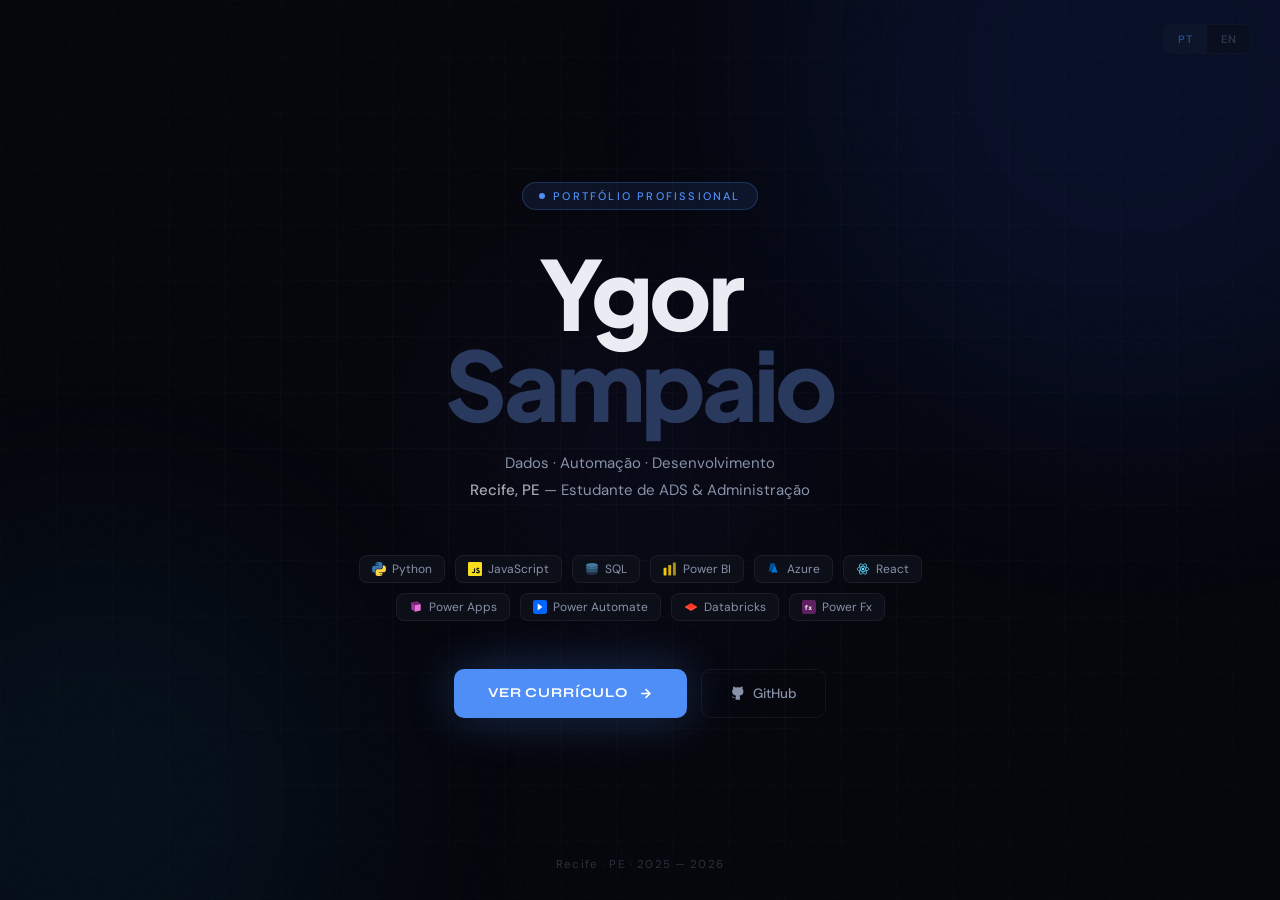
==== landing.html @ d1be3356 "Create landing.html" ====
<!DOCTYPE html>
<html lang="pt-br" data-lang="pt">
<head>
  <meta charset="UTF-8">
  <meta name="viewport" content="width=device-width, initial-scale=1.0">
  <title>Ygor Sampaio — Portfólio</title>
  <link href="https://fonts.googleapis.com/css2?family=Plus+Jakarta+Sans:wght@700;800&family=Syne:wght@400;700;800&family=DM+Sans:ital,wght@0,300;0,400;0,500;1,300&display=swap" rel="stylesheet">
  <style>
    *, *::before, *::after { box-sizing: border-box; margin: 0; padding: 0; }

    :root {
      --bg: #05060c;
      --surface: #0c0e18;
      --blue: #4f8ef7;
      --blue-dim: rgba(79,142,247,0.10);
      --blue-border: rgba(79,142,247,0.25);
      --text: #eaecf4;
      --muted: #5a6278;
      --muted2: #8892a8;
      --border: rgba(255,255,255,0.06);
    }

    html, body { height: 100%; }

    body {
      background: var(--bg);
      color: var(--text);
      font-family: 'DM Sans', sans-serif;
      min-height: 100vh;
      display: flex;
      flex-direction: column;
      align-items: center;
      justify-content: center;
      overflow: hidden;
      position: relative;
    }

    /* ── Noise overlay ── */
    body::after {
      content: '';
      position: fixed;
      inset: 0;
      background-image: url("data:image/svg+xml,%3Csvg viewBox='0 0 256 256' xmlns='http://www.w3.org/2000/svg'%3E%3Cfilter id='noise'%3E%3CfeTurbulence type='fractalNoise' baseFrequency='0.9' numOctaves='4' stitchTiles='stitch'/%3E%3C/filter%3E%3Crect width='100%25' height='100%25' filter='url(%23noise)' opacity='0.04'/%3E%3C/svg%3E");
      pointer-events: none;
      z-index: 1;
      opacity: 0.5;
    }

    /* ── Orbs ── */
    .orb {
      position: fixed;
      border-radius: 50%;
      filter: blur(110px);
      pointer-events: none;
      z-index: 0;
    }
    .orb-1 { width: 700px; height: 700px; background: #1d4ed8; opacity: 0.13; top: -280px; right: -200px; animation: drift1 14s ease-in-out infinite alternate; }
    .orb-2 { width: 500px; height: 500px; background: #0369a1; opacity: 0.10; bottom: -150px; left: -150px; animation: drift2 18s ease-in-out infinite alternate; }
    .orb-3 { width: 300px; height: 300px; background: #4f46e5; opacity: 0.07; top: 50%; left: 50%; transform: translate(-50%,-50%); animation: drift3 10s ease-in-out infinite alternate; }

    @keyframes drift1 { to { transform: translate(50px, 80px) scale(1.1); } }
    @keyframes drift2 { to { transform: translate(-40px, -50px) scale(1.05); } }
    @keyframes drift3 { to { transform: translate(-40%, -60%) scale(1.2); } }

    /* ── Grid ── */
    .grid {
      position: fixed; inset: 0; z-index: 0; pointer-events: none;
      background-image:
        linear-gradient(rgba(255,255,255,0.022) 1px, transparent 1px),
        linear-gradient(90deg, rgba(255,255,255,0.022) 1px, transparent 1px);
      background-size: 56px 56px;
      mask-image: radial-gradient(ellipse 80% 80% at 50% 50%, black, transparent);
    }

    /* ── Lang toggle ── */
    .lang-toggle {
      position: fixed;
      top: 24px;
      right: 28px;
      z-index: 100;
      display: flex;
      background: var(--surface);
      border: 1px solid var(--border);
      border-radius: 8px;
      overflow: hidden;
      opacity: 0;
      animation: fadeIn 0.5s 1s forwards;
    }
    .lang-btn {
      padding: 7px 14px;
      font-size: 11px;
      font-weight: 600;
      letter-spacing: 0.1em;
      text-transform: uppercase;
      color: var(--muted);
      background: transparent;
      border: none;
      cursor: pointer;
      transition: all 0.2s;
      font-family: 'DM Sans', sans-serif;
    }
    .lang-btn.active {
      background: var(--blue-dim);
      color: var(--blue);
    }
    .lang-btn:hover:not(.active) { color: var(--text); }

    /* ── Hero ── */
    .hero {
      position: relative;
      z-index: 10;
      text-align: center;
      padding: 40px 24px;
      max-width: 700px;
      width: 100%;
    }

    .eyebrow {
      display: inline-flex;
      align-items: center;
      gap: 8px;
      font-size: 11px;
      font-weight: 500;
      letter-spacing: 0.2em;
      text-transform: uppercase;
      color: var(--blue);
      border: 1px solid var(--blue-border);
      background: var(--blue-dim);
      padding: 6px 16px;
      border-radius: 100px;
      margin-bottom: 36px;
      opacity: 0;
      animation: fadeUp 0.6s 0.2s forwards;
    }
    .eyebrow-dot {
      width: 6px; height: 6px;
      border-radius: 50%;
      background: var(--blue);
      animation: pulse 2s infinite;
    }
    @keyframes pulse { 0%,100% { opacity: 1; } 50% { opacity: 0.3; } }

    h1 {
      font-family: 'Plus Jakarta Sans', sans-serif;
      font-size: clamp(3.2rem, 10vw, 6rem);
      font-weight: 800;
      line-height: 0.95;
      letter-spacing: -0.04em;
      margin-bottom: 10px;
      opacity: 0;
      animation: fadeUp 0.7s 0.35s forwards;
    }
    h1 .first { color: var(--text); display: block; }
    h1 .last {
      color: #2a3a5e;
      display: block;
    }

    .subtitle {
      font-size: 15px;
      color: var(--muted2);
      margin-top: 22px;
      margin-bottom: 52px;
      line-height: 1.75;
      opacity: 0;
      animation: fadeUp 0.7s 0.55s forwards;
    }
    .subtitle strong { color: rgba(234,236,244,0.7); font-weight: 500; }

    /* ── Tech icons strip ── */
    .tech-strip {
      display: flex;
      justify-content: center;
      gap: 10px;
      flex-wrap: wrap;
      margin-bottom: 48px;
      opacity: 0;
      animation: fadeUp 0.7s 0.7s forwards;
    }
    .tech-badge {
      display: flex;
      align-items: center;
      gap: 6px;
      padding: 5px 12px;
      background: var(--surface);
      border: 1px solid var(--border);
      border-radius: 8px;
      font-size: 12px;
      color: var(--muted2);
      transition: all 0.2s;
    }
    .tech-badge:hover {
      border-color: var(--blue-border);
      color: var(--text);
      background: var(--blue-dim);
    }
    .tech-badge svg { flex-shrink: 0; }

    /* ── CTA ── */
    .cta-wrap {
      display: flex;
      gap: 14px;
      justify-content: center;
      flex-wrap: wrap;
      opacity: 0;
      animation: fadeUp 0.7s 0.85s forwards;
    }

    .btn-primary {
      display: inline-flex;
      align-items: center;
      gap: 10px;
      padding: 15px 34px;
      background: var(--blue);
      color: #fff;
      text-decoration: none;
      font-family: 'Syne', sans-serif;
      font-weight: 700;
      font-size: 13.5px;
      letter-spacing: 0.06em;
      text-transform: uppercase;
      border-radius: 10px;
      transition: all 0.25s;
      box-shadow: 0 0 48px rgba(79,142,247,0.30), 0 2px 12px rgba(0,0,0,0.4);
      position: relative;
      overflow: hidden;
    }
    .btn-primary::after {
      content: '';
      position: absolute;
      inset: 0;
      background: linear-gradient(135deg, rgba(255,255,255,0.18) 0%, transparent 60%);
      opacity: 0;
      transition: opacity 0.25s;
    }
    .btn-primary:hover { transform: translateY(-3px); box-shadow: 0 8px 56px rgba(79,142,247,0.50), 0 4px 20px rgba(0,0,0,0.4); }
    .btn-primary:hover::after { opacity: 1; }
    .btn-primary .arrow { transition: transform 0.25s; }
    .btn-primary:hover .arrow { transform: translateX(4px); }

    .btn-secondary {
      display: inline-flex;
      align-items: center;
      gap: 8px;
      padding: 15px 28px;
      background: transparent;
      color: var(--muted2);
      text-decoration: none;
      font-family: 'DM Sans', sans-serif;
      font-weight: 500;
      font-size: 13.5px;
      border: 1px solid var(--border);
      border-radius: 10px;
      transition: all 0.25s;
    }
    .btn-secondary:hover { color: var(--text); border-color: rgba(255,255,255,0.15); background: rgba(255,255,255,0.04); }

    /* ── Footer ── */
    .footer {
      position: fixed;
      bottom: 28px;
      left: 50%;
      transform: translateX(-50%);
      font-size: 11.5px;
      color: var(--muted);
      letter-spacing: 0.1em;
      z-index: 10;
      opacity: 0;
      animation: fadeIn 1s 1.2s forwards;
      white-space: nowrap;
    }

    @keyframes fadeUp {
      from { opacity: 0; transform: translateY(22px); }
      to   { opacity: 1; transform: translateY(0); }
    }
    @keyframes fadeIn {
      from { opacity: 0; } to { opacity: 0.45; }
    }

    @media (max-width: 500px) {
      .tech-strip { gap: 7px; }
      .tech-badge { font-size: 11px; padding: 4px 10px; }
    }
  </style>
</head>
<body>
  <div class="orb orb-1"></div>
  <div class="orb orb-2"></div>
  <div class="orb orb-3"></div>
  <div class="grid"></div>

  <!-- Language toggle -->
  <div class="lang-toggle">
    <button class="lang-btn active" onclick="setLang('pt')">PT</button>
    <button class="lang-btn" onclick="setLang('en')">EN</button>
  </div>

  <section class="hero">
    <div class="eyebrow">
      <span class="eyebrow-dot"></span>
      <span data-pt="Portfólio Profissional" data-en="Professional Portfolio">Portfólio Profissional</span>
    </div>

    <h1>
      <span class="first">Ygor</span>
      <span class="last">Sampaio</span>
    </h1>

    <p class="subtitle">
      <span data-pt="Dados · Automação · Desenvolvimento" data-en="Data · Automation · Development">Dados · Automação · Desenvolvimento</span><br>
      <strong>Recife, PE</strong> — <span data-pt="Estudante de ADS &amp; Administração" data-en="ADS &amp; Business Administration Student">Estudante de ADS &amp; Administração</span>
    </p>

    <!-- Tech icons strip -->
    <div class="tech-strip">
      <!-- Python -->
      <div class="tech-badge">
        <svg width="14" height="14" viewBox="0 0 24 24" fill="none">
          <path d="M11.914 0C5.82 0 6.2 2.656 6.2 2.656l.007 2.752h5.814v.826H3.89S0 5.789 0 11.969c0 6.18 3.403 5.962 3.403 5.962h2.034v-2.867s-.11-3.41 3.35-3.41h5.77s3.24.052 3.24-3.13V3.19S18.326 0 11.914 0zm-3.2 1.838a1.036 1.036 0 110 2.072 1.036 1.036 0 010-2.072z" fill="#3776ab"/>
          <path d="M12.086 24c6.094 0 5.714-2.656 5.714-2.656l-.007-2.752H12v-.826h8.11S24 18.211 24 12.031c0-6.18-3.403-5.962-3.403-5.962h-2.034v2.867s.11 3.41-3.35 3.41h-5.77s-3.24-.052-3.24 3.13v5.334S5.674 24 12.086 24zm3.2-1.838a1.036 1.036 0 110-2.072 1.036 1.036 0 010 2.072z" fill="#ffd343"/>
        </svg>
        Python
      </div>
      <!-- JavaScript -->
      <div class="tech-badge">
        <svg width="14" height="14" viewBox="0 0 24 24" fill="none">
          <rect width="24" height="24" rx="2" fill="#f7df1e"/>
          <path d="M6.5 17.5l1.5-1c.3.5.6.9 1.2.9.6 0 1-.3 1-1.2V11h2v5.2c0 2-1.2 2.9-2.9 2.9-1.6 0-2.5-.8-3-1.8l1.2-.8zm7.5-.2l1.5-.9c.4.7.9 1.2 1.8 1.2.8 0 1.2-.4 1.2-.9 0-.6-.5-.8-1.4-1.2l-.5-.2c-1.4-.6-2.3-1.3-2.3-2.8 0-1.4 1.1-2.5 2.7-2.5 1.2 0 2 .4 2.6 1.5l-1.4.9c-.3-.6-.6-.8-1.2-.8-.5 0-.9.3-.9.8 0 .6.4.8 1.2 1.2l.5.2c1.6.7 2.5 1.4 2.5 3 0 1.7-1.4 2.6-3.2 2.6-1.8 0-2.9-.9-3.5-2z" fill="#000"/>
        </svg>
        JavaScript
      </div>
      <!-- SQL -->
      <div class="tech-badge">
        <svg width="14" height="14" viewBox="0 0 24 24" fill="none">
          <ellipse cx="12" cy="5" rx="10" ry="3.5" fill="#4479a1"/>
          <path d="M2 5v4.5C2 11.4 6.5 13 12 13s10-1.6 10-3.5V5" fill="#4479a1" opacity=".7"/>
          <path d="M2 9.5V14C2 15.9 6.5 17.5 12 17.5S22 15.9 22 14V9.5" fill="#4479a1" opacity=".5"/>
          <path d="M2 14V18.5C2 20.4 6.5 22 12 22s10-1.6 10-3.5V14" fill="#4479a1" opacity=".35"/>
        </svg>
        SQL
      </div>
      <!-- Power BI -->
      <div class="tech-badge">
        <svg width="14" height="14" viewBox="0 0 24 24" fill="none">
          <rect x="1" y="10" width="5" height="13" rx="1" fill="#f2c811"/>
          <rect x="9" y="5" width="5" height="18" rx="1" fill="#f2c811" opacity=".85"/>
          <rect x="17" y="1" width="5" height="22" rx="1" fill="#f2c811" opacity=".7"/>
        </svg>
        Power BI
      </div>
      <!-- Azure -->
      <div class="tech-badge">
        <svg width="14" height="14" viewBox="0 0 24 24" fill="none">
          <path d="M13.05 4.24L6.56 18.05l11.44.01L13.05 4.24z" fill="#0078d4"/>
          <path d="M13.05 4.24L7.76 14.01l-5.2 3.12 3.5-14.89h7z" fill="#0050a0"/>
        </svg>
        Azure
      </div>
      <!-- React -->
      <div class="tech-badge">
        <svg width="14" height="14" viewBox="0 0 24 24" fill="none">
          <circle cx="12" cy="12" r="2.2" fill="#61dafb"/>
          <ellipse cx="12" cy="12" rx="10" ry="4" stroke="#61dafb" stroke-width="1.2" fill="none"/>
          <ellipse cx="12" cy="12" rx="10" ry="4" stroke="#61dafb" stroke-width="1.2" fill="none" transform="rotate(60 12 12)"/>
          <ellipse cx="12" cy="12" rx="10" ry="4" stroke="#61dafb" stroke-width="1.2" fill="none" transform="rotate(120 12 12)"/>
        </svg>
        React
      </div>
      <!-- Power Apps -->
      <div class="tech-badge">
               <svg width="14" height="14" viewBox="0 0 24 24">
  <polygon points="4,4 14,2 20,7 10,9" fill="#742774"/>
  <polygon points="4,4 10,9 10,20 4,16" fill="#A437A0"/>
  <polygon points="10,9 20,7 20,18 10,20" fill="#E872D9"/>
</svg>
          <rect width="24" height="24" rx="4" fill="#742774"/>
          <path d="M7 8h6l-4 8H7z" fill="#fff" opacity=".9"/>
          <path d="M11 8h6l-4 8h-6z" fill="#fff" opacity=".6"/>
        </svg>
        Power Apps
      </div>
      <!-- Power Automate -->
      <div class="tech-badge">
        <svg width="14" height="14" viewBox="0 0 24 24" fill="none">
          <rect width="24" height="24" rx="4" fill="#0066ff"/>
          <path d="M8 6l8 6-8 6V6z" fill="#fff"/>
        </svg>
        Power Automate
      </div>
      <!-- Databricks -->
      <div class="tech-badge">
        <svg width="14" height="14" viewBox="0 0 24 24" fill="none">
          <path d="M2 13l10 6 10-6v-2L12 5 2 11v2z" fill="#ff3621"/>
          <path d="M2 11l10 6 10-6" fill="none" stroke="#fff" stroke-width="0.8" opacity=".4"/>
        </svg>
        Databricks
      </div>
      <!-- PowerFX -->
      <div class="tech-badge">
        <svg width="14" height="14" viewBox="0 0 24 24" fill="none">
          <rect width="24" height="24" rx="4" fill="#742774" opacity=".8"/>
          <text x="4" y="17" font-family="monospace" font-size="11" fill="#fff" font-weight="bold">fx</text>
        </svg>
        Power Fx
      </div>
    </div>

    <div class="cta-wrap">
      <a href="index.html" class="btn-primary">
        <span data-pt="Ver Currículo" data-en="View Resume">Ver Currículo</span>
        <svg class="arrow" width="15" height="15" viewBox="0 0 24 24" fill="none" stroke="currentColor" stroke-width="2.5"><path d="M5 12h14M12 5l7 7-7 7"/></svg>
      </a>
      <a href="https://github.com/ygorsampaio" target="_blank" class="btn-secondary">
        <svg width="15" height="15" viewBox="0 0 24 24" fill="currentColor"><path d="M9 19c-5 1.5-5-2.5-7-3m14 6v-3.87a3.37 3.37 0 00-.94-2.61c3.14-.35 6.44-1.54 6.44-7A5.44 5.44 0 0020 4.77 5.07 5.07 0 0019.91 1S18.73.65 16 2.48a13.38 13.38 0 00-7 0C6.27.65 5.09 1 5.09 1A5.07 5.07 0 005 4.77a5.44 5.44 0 00-1.5 3.78c0 5.42 3.3 6.61 6.44 7A3.37 3.37 0 009 18.13V22"/></svg>
        GitHub
      </a>
    </div>
  </section>

  <div class="footer">Recife · PE · 2025 — 2026</div>

  <script>
    function setLang(lang) {
      document.querySelectorAll('.lang-btn').forEach(b => b.classList.toggle('active', b.textContent.toLowerCase() === lang));
      document.querySelectorAll('[data-pt]').forEach(el => {
        el.innerHTML = el.getAttribute('data-' + lang);
      });
      document.documentElement.setAttribute('lang', lang === 'pt' ? 'pt-br' : 'en');
    }
  </script>
</body>
</html>
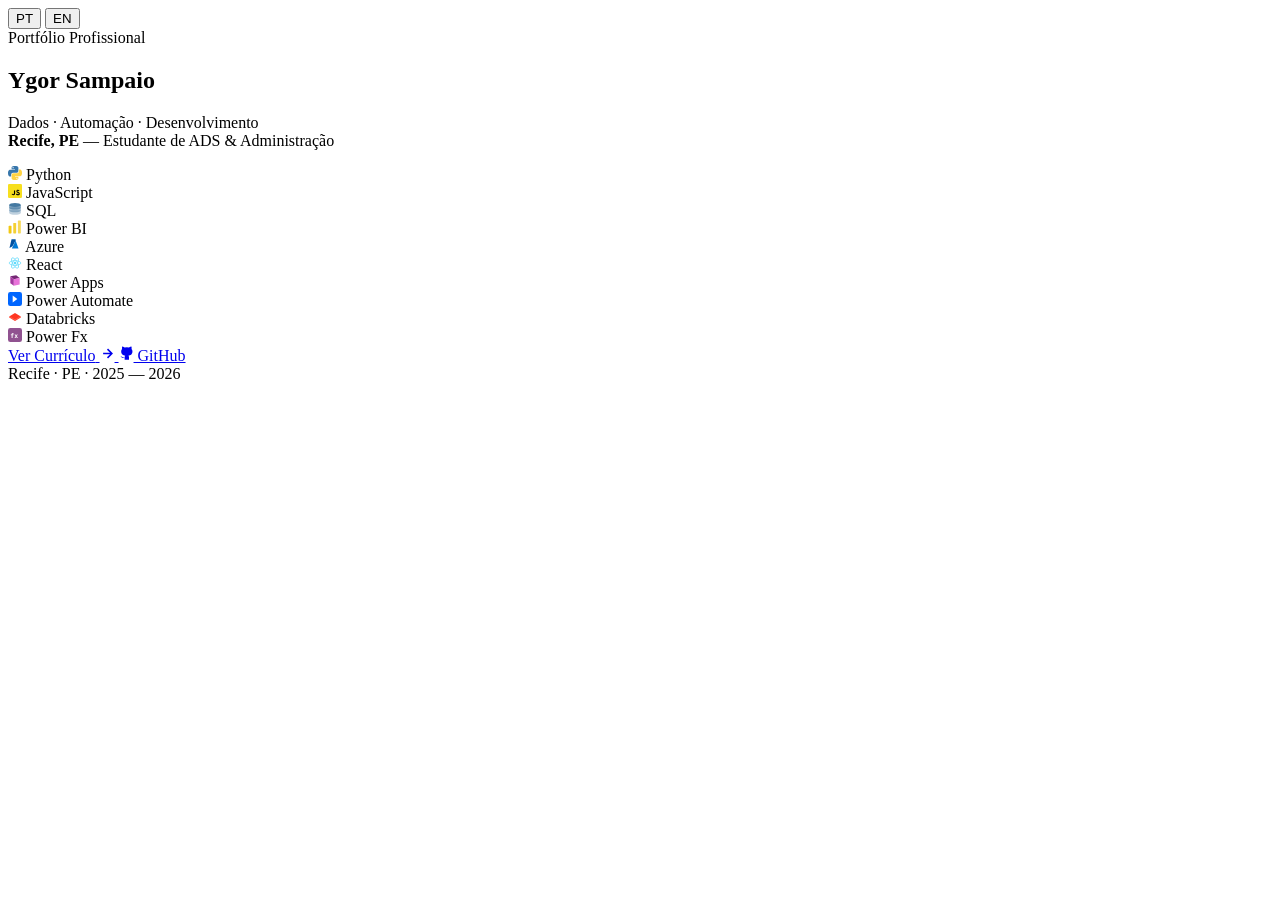
==== commit 722d4d5a: "Update landing.html" ====
--- a/landing.html
+++ b/landing.html
@@ -5,284 +5,8 @@
   <meta name="viewport" content="width=device-width, initial-scale=1.0">
   <title>Ygor Sampaio — Portfólio</title>
   <link href="https://fonts.googleapis.com/css2?family=Plus+Jakarta+Sans:wght@700;800&family=Syne:wght@400;700;800&family=DM+Sans:ital,wght@0,300;0,400;0,500;1,300&display=swap" rel="stylesheet">
-  <style>
-    *, *::before, *::after { box-sizing: border-box; margin: 0; padding: 0; }
-
-    :root {
-      --bg: #05060c;
-      --surface: #0c0e18;
-      --blue: #4f8ef7;
-      --blue-dim: rgba(79,142,247,0.10);
-      --blue-border: rgba(79,142,247,0.25);
-      --text: #eaecf4;
-      --muted: #5a6278;
-      --muted2: #8892a8;
-      --border: rgba(255,255,255,0.06);
-    }
-
-    html, body { height: 100%; }
-
-    body {
-      background: var(--bg);
-      color: var(--text);
-      font-family: 'DM Sans', sans-serif;
-      min-height: 100vh;
-      display: flex;
-      flex-direction: column;
-      align-items: center;
-      justify-content: center;
-      overflow: hidden;
-      position: relative;
-    }
-
-    /* ── Noise overlay ── */
-    body::after {
-      content: '';
-      position: fixed;
-      inset: 0;
-      background-image: url("data:image/svg+xml,%3Csvg viewBox='0 0 256 256' xmlns='http://www.w3.org/2000/svg'%3E%3Cfilter id='noise'%3E%3CfeTurbulence type='fractalNoise' baseFrequency='0.9' numOctaves='4' stitchTiles='stitch'/%3E%3C/filter%3E%3Crect width='100%25' height='100%25' filter='url(%23noise)' opacity='0.04'/%3E%3C/svg%3E");
-      pointer-events: none;
-      z-index: 1;
-      opacity: 0.5;
-    }
-
-    /* ── Orbs ── */
-    .orb {
-      position: fixed;
-      border-radius: 50%;
-      filter: blur(110px);
-      pointer-events: none;
-      z-index: 0;
-    }
-    .orb-1 { width: 700px; height: 700px; background: #1d4ed8; opacity: 0.13; top: -280px; right: -200px; animation: drift1 14s ease-in-out infinite alternate; }
-    .orb-2 { width: 500px; height: 500px; background: #0369a1; opacity: 0.10; bottom: -150px; left: -150px; animation: drift2 18s ease-in-out infinite alternate; }
-    .orb-3 { width: 300px; height: 300px; background: #4f46e5; opacity: 0.07; top: 50%; left: 50%; transform: translate(-50%,-50%); animation: drift3 10s ease-in-out infinite alternate; }
-
-    @keyframes drift1 { to { transform: translate(50px, 80px) scale(1.1); } }
-    @keyframes drift2 { to { transform: translate(-40px, -50px) scale(1.05); } }
-    @keyframes drift3 { to { transform: translate(-40%, -60%) scale(1.2); } }
-
-    /* ── Grid ── */
-    .grid {
-      position: fixed; inset: 0; z-index: 0; pointer-events: none;
-      background-image:
-        linear-gradient(rgba(255,255,255,0.022) 1px, transparent 1px),
-        linear-gradient(90deg, rgba(255,255,255,0.022) 1px, transparent 1px);
-      background-size: 56px 56px;
-      mask-image: radial-gradient(ellipse 80% 80% at 50% 50%, black, transparent);
-    }
-
-    /* ── Lang toggle ── */
-    .lang-toggle {
-      position: fixed;
-      top: 24px;
-      right: 28px;
-      z-index: 100;
-      display: flex;
-      background: var(--surface);
-      border: 1px solid var(--border);
-      border-radius: 8px;
-      overflow: hidden;
-      opacity: 0;
-      animation: fadeIn 0.5s 1s forwards;
-    }
-    .lang-btn {
-      padding: 7px 14px;
-      font-size: 11px;
-      font-weight: 600;
-      letter-spacing: 0.1em;
-      text-transform: uppercase;
-      color: var(--muted);
-      background: transparent;
-      border: none;
-      cursor: pointer;
-      transition: all 0.2s;
-      font-family: 'DM Sans', sans-serif;
-    }
-    .lang-btn.active {
-      background: var(--blue-dim);
-      color: var(--blue);
-    }
-    .lang-btn:hover:not(.active) { color: var(--text); }
-
-    /* ── Hero ── */
-    .hero {
-      position: relative;
-      z-index: 10;
-      text-align: center;
-      padding: 40px 24px;
-      max-width: 700px;
-      width: 100%;
-    }
-
-    .eyebrow {
-      display: inline-flex;
-      align-items: center;
-      gap: 8px;
-      font-size: 11px;
-      font-weight: 500;
-      letter-spacing: 0.2em;
-      text-transform: uppercase;
-      color: var(--blue);
-      border: 1px solid var(--blue-border);
-      background: var(--blue-dim);
-      padding: 6px 16px;
-      border-radius: 100px;
-      margin-bottom: 36px;
-      opacity: 0;
-      animation: fadeUp 0.6s 0.2s forwards;
-    }
-    .eyebrow-dot {
-      width: 6px; height: 6px;
-      border-radius: 50%;
-      background: var(--blue);
-      animation: pulse 2s infinite;
-    }
-    @keyframes pulse { 0%,100% { opacity: 1; } 50% { opacity: 0.3; } }
-
-    h1 {
-      font-family: 'Plus Jakarta Sans', sans-serif;
-      font-size: clamp(3.2rem, 10vw, 6rem);
-      font-weight: 800;
-      line-height: 0.95;
-      letter-spacing: -0.04em;
-      margin-bottom: 10px;
-      opacity: 0;
-      animation: fadeUp 0.7s 0.35s forwards;
-    }
-    h1 .first { color: var(--text); display: block; }
-    h1 .last {
-      color: #2a3a5e;
-      display: block;
-    }
-
-    .subtitle {
-      font-size: 15px;
-      color: var(--muted2);
-      margin-top: 22px;
-      margin-bottom: 52px;
-      line-height: 1.75;
-      opacity: 0;
-      animation: fadeUp 0.7s 0.55s forwards;
-    }
-    .subtitle strong { color: rgba(234,236,244,0.7); font-weight: 500; }
-
-    /* ── Tech icons strip ── */
-    .tech-strip {
-      display: flex;
-      justify-content: center;
-      gap: 10px;
-      flex-wrap: wrap;
-      margin-bottom: 48px;
-      opacity: 0;
-      animation: fadeUp 0.7s 0.7s forwards;
-    }
-    .tech-badge {
-      display: flex;
-      align-items: center;
-      gap: 6px;
-      padding: 5px 12px;
-      background: var(--surface);
-      border: 1px solid var(--border);
-      border-radius: 8px;
-      font-size: 12px;
-      color: var(--muted2);
-      transition: all 0.2s;
-    }
-    .tech-badge:hover {
-      border-color: var(--blue-border);
-      color: var(--text);
-      background: var(--blue-dim);
-    }
-    .tech-badge svg { flex-shrink: 0; }
-
-    /* ── CTA ── */
-    .cta-wrap {
-      display: flex;
-      gap: 14px;
-      justify-content: center;
-      flex-wrap: wrap;
-      opacity: 0;
-      animation: fadeUp 0.7s 0.85s forwards;
-    }
-
-    .btn-primary {
-      display: inline-flex;
-      align-items: center;
-      gap: 10px;
-      padding: 15px 34px;
-      background: var(--blue);
-      color: #fff;
-      text-decoration: none;
-      font-family: 'Syne', sans-serif;
-      font-weight: 700;
-      font-size: 13.5px;
-      letter-spacing: 0.06em;
-      text-transform: uppercase;
-      border-radius: 10px;
-      transition: all 0.25s;
-      box-shadow: 0 0 48px rgba(79,142,247,0.30), 0 2px 12px rgba(0,0,0,0.4);
-      position: relative;
-      overflow: hidden;
-    }
-    .btn-primary::after {
-      content: '';
-      position: absolute;
-      inset: 0;
-      background: linear-gradient(135deg, rgba(255,255,255,0.18) 0%, transparent 60%);
-      opacity: 0;
-      transition: opacity 0.25s;
-    }
-    .btn-primary:hover { transform: translateY(-3px); box-shadow: 0 8px 56px rgba(79,142,247,0.50), 0 4px 20px rgba(0,0,0,0.4); }
-    .btn-primary:hover::after { opacity: 1; }
-    .btn-primary .arrow { transition: transform 0.25s; }
-    .btn-primary:hover .arrow { transform: translateX(4px); }
-
-    .btn-secondary {
-      display: inline-flex;
-      align-items: center;
-      gap: 8px;
-      padding: 15px 28px;
-      background: transparent;
-      color: var(--muted2);
-      text-decoration: none;
-      font-family: 'DM Sans', sans-serif;
-      font-weight: 500;
-      font-size: 13.5px;
-      border: 1px solid var(--border);
-      border-radius: 10px;
-      transition: all 0.25s;
-    }
-    .btn-secondary:hover { color: var(--text); border-color: rgba(255,255,255,0.15); background: rgba(255,255,255,0.04); }
-
-    /* ── Footer ── */
-    .footer {
-      position: fixed;
-      bottom: 28px;
-      left: 50%;
-      transform: translateX(-50%);
-      font-size: 11.5px;
-      color: var(--muted);
-      letter-spacing: 0.1em;
-      z-index: 10;
-      opacity: 0;
-      animation: fadeIn 1s 1.2s forwards;
-      white-space: nowrap;
-    }
-
-    @keyframes fadeUp {
-      from { opacity: 0; transform: translateY(22px); }
-      to   { opacity: 1; transform: translateY(0); }
-    }
-    @keyframes fadeIn {
-      from { opacity: 0; } to { opacity: 0.45; }
-    }
-
-    @media (max-width: 500px) {
-      .tech-strip { gap: 7px; }
-      .tech-badge { font-size: 11px; padding: 4px 10px; }
-    }
-  </style>
+  <!-- Vinculação do arquivo CSS externo -->
+  <link rel="stylesheet" href="landing.css">
 </head>
 <body>
   <div class="orb orb-1"></div>
@@ -367,16 +91,12 @@
         </svg>
         React
       </div>
-      <!-- Power Apps -->
+      <!-- Power Apps (Corrigido o erro de sintaxe original do SVG) -->
       <div class="tech-badge">
-               <svg width="14" height="14" viewBox="0 0 24 24">
-  <polygon points="4,4 14,2 20,7 10,9" fill="#742774"/>
-  <polygon points="4,4 10,9 10,20 4,16" fill="#A437A0"/>
-  <polygon points="10,9 20,7 20,18 10,20" fill="#E872D9"/>
-</svg>
-          <rect width="24" height="24" rx="4" fill="#742774"/>
-          <path d="M7 8h6l-4 8H7z" fill="#fff" opacity=".9"/>
-          <path d="M11 8h6l-4 8h-6z" fill="#fff" opacity=".6"/>
+        <svg width="14" height="14" viewBox="0 0 24 24">
+          <polygon points="4,4 14,2 20,7 10,9" fill="#742774"/>
+          <polygon points="4,4 10,9 10,20 4,16" fill="#A437A0"/>
+          <polygon points="10,9 20,7 20,18 10,20" fill="#E872D9"/>
         </svg>
         Power Apps
       </div>
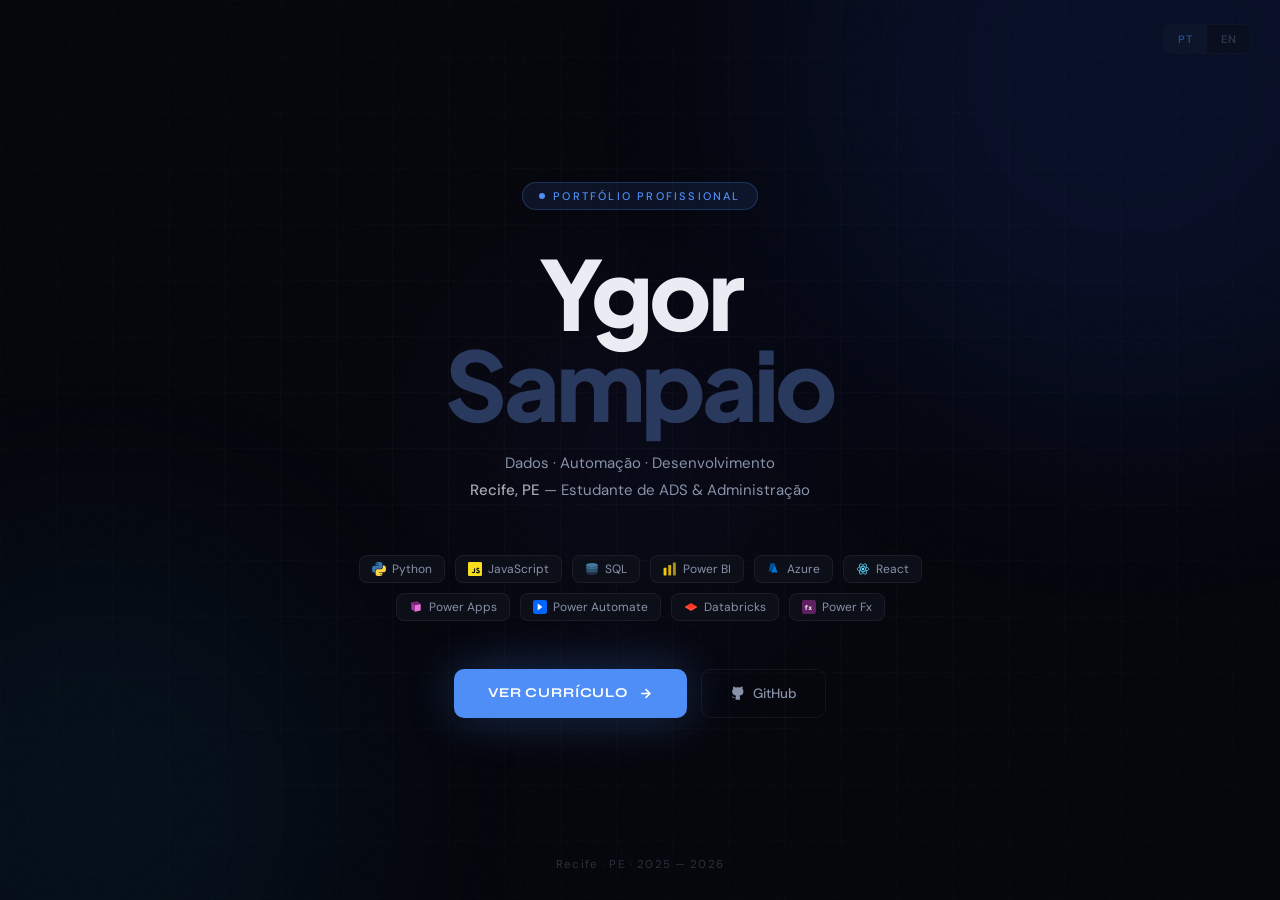
==== commit c2e682e1: "Update landing.html" ====
--- a/landing.html
+++ b/landing.html
@@ -127,7 +127,7 @@
     </div>
 
     <div class="cta-wrap">
-      <a href="index.html" class="btn-primary">
+      <a href="script.html" class="btn-primary">
         <span data-pt="Ver Currículo" data-en="View Resume">Ver Currículo</span>
         <svg class="arrow" width="15" height="15" viewBox="0 0 24 24" fill="none" stroke="currentColor" stroke-width="2.5"><path d="M5 12h14M12 5l7 7-7 7"/></svg>
       </a>
--- a/landing.css
+++ b/landing.css
@@ -0,0 +1,277 @@
+*, *::before, *::after { box-sizing: border-box; margin: 0; padding: 0; }
+
+:root {
+  --bg: #05060c;
+  --surface: #0c0e18;
+  --blue: #4f8ef7;
+  --blue-dim: rgba(79,142,247,0.10);
+  --blue-border: rgba(79,142,247,0.25);
+  --text: #eaecf4;
+  --muted: #5a6278;
+  --muted2: #8892a8;
+  --border: rgba(255,255,255,0.06);
+}
+
+html, body { height: 100%; }
+
+body {
+  background: var(--bg);
+  color: var(--text);
+  font-family: 'DM Sans', sans-serif;
+  min-height: 100vh;
+  display: flex;
+  flex-direction: column;
+  align-items: center;
+  justify-content: center;
+  overflow: hidden;
+  position: relative;
+}
+
+/* ── Noise overlay ── */
+body::after {
+  content: '';
+  position: fixed;
+  inset: 0;
+  background-image: url("data:image/svg+xml,%3Csvg viewBox='0 0 256 256' xmlns='http://www.w3.org/2000/svg'%3E%3Cfilter id='noise'%3E%3CfeTurbulence type='fractalNoise' baseFrequency='0.9' numOctaves='4' stitchTiles='stitch'/%3E%3C/filter%3E%3Crect width='100%25' height='100%25' filter='url(%23noise)' opacity='0.04'/%3E%3C/svg%3E");
+  pointer-events: none;
+  z-index: 1;
+  opacity: 0.5;
+}
+
+/* ── Orbs ── */
+.orb {
+  position: fixed;
+  border-radius: 50%;
+  filter: blur(110px);
+  pointer-events: none;
+  z-index: 0;
+}
+.orb-1 { width: 700px; height: 700px; background: #1d4ed8; opacity: 0.13; top: -280px; right: -200px; animation: drift1 14s ease-in-out infinite alternate; }
+.orb-2 { width: 500px; height: 500px; background: #0369a1; opacity: 0.10; bottom: -150px; left: -150px; animation: drift2 18s ease-in-out infinite alternate; }
+.orb-3 { width: 300px; height: 300px; background: #4f46e5; opacity: 0.07; top: 50%; left: 50%; transform: translate(-50%,-50%); animation: drift3 10s ease-in-out infinite alternate; }
+
+@keyframes drift1 { to { transform: translate(50px, 80px) scale(1.1); } }
+@keyframes drift2 { to { transform: translate(-40px, -50px) scale(1.05); } }
+@keyframes drift3 { to { transform: translate(-40%, -60%) scale(1.2); } }
+
+/* ── Grid ── */
+.grid {
+  position: fixed; inset: 0; z-index: 0; pointer-events: none;
+  background-image:
+    linear-gradient(rgba(255,255,255,0.022) 1px, transparent 1px),
+    linear-gradient(90deg, rgba(255,255,255,0.022) 1px, transparent 1px);
+  background-size: 56px 56px;
+  mask-image: radial-gradient(ellipse 80% 80% at 50% 50%, black, transparent);
+  -webkit-mask-image: radial-gradient(ellipse 80% 80% at 50% 50%, black, transparent);
+}
+
+/* ── Lang toggle ── */
+.lang-toggle {
+  position: fixed;
+  top: 24px;
+  right: 28px;
+  z-index: 100;
+  display: flex;
+  background: var(--surface);
+  border: 1px solid var(--border);
+  border-radius: 8px;
+  overflow: hidden;
+  opacity: 0;
+  animation: fadeIn 0.5s 1s forwards;
+}
+.lang-btn {
+  padding: 7px 14px;
+  font-size: 11px;
+  font-weight: 600;
+  letter-spacing: 0.1em;
+  text-transform: uppercase;
+  color: var(--muted);
+  background: transparent;
+  border: none;
+  cursor: pointer;
+  transition: all 0.2s;
+  font-family: 'DM Sans', sans-serif;
+}
+.lang-btn.active {
+  background: var(--blue-dim);
+  color: var(--blue);
+}
+.lang-btn:hover:not(.active) { color: var(--text); }
+
+/* ── Hero ── */
+.hero {
+  position: relative;
+  z-index: 10;
+  text-align: center;
+  padding: 40px 24px;
+  max-width: 700px;
+  width: 100%;
+}
+
+.eyebrow {
+  display: inline-flex;
+  align-items: center;
+  gap: 8px;
+  font-size: 11px;
+  font-weight: 500;
+  letter-spacing: 0.2em;
+  text-transform: uppercase;
+  color: var(--blue);
+  border: 1px solid var(--blue-border);
+  background: var(--blue-dim);
+  padding: 6px 16px;
+  border-radius: 100px;
+  margin-bottom: 36px;
+  opacity: 0;
+  animation: fadeUp 0.6s 0.2s forwards;
+}
+.eyebrow-dot {
+  width: 6px; height: 6px;
+  border-radius: 50%;
+  background: var(--blue);
+  animation: pulse 2s infinite;
+}
+@keyframes pulse { 0%,100% { opacity: 1; } 50% { opacity: 0.3; } }
+
+h1 {
+  font-family: 'Plus Jakarta Sans', sans-serif;
+  font-size: clamp(3.2rem, 10vw, 6rem);
+  font-weight: 800;
+  line-height: 0.95;
+  letter-spacing: -0.04em;
+  margin-bottom: 10px;
+  opacity: 0;
+  animation: fadeUp 0.7s 0.35s forwards;
+}
+h1 .first { color: var(--text); display: block; }
+h1 .last {
+  color: #2a3a5e;
+  display: block;
+}
+
+.subtitle {
+  font-size: 15px;
+  color: var(--muted2);
+  margin-top: 22px;
+  margin-bottom: 52px;
+  line-height: 1.75;
+  opacity: 0;
+  animation: fadeUp 0.7s 0.55s forwards;
+}
+.subtitle strong { color: rgba(234,236,244,0.7); font-weight: 500; }
+
+/* ── Tech icons strip ── */
+.tech-strip {
+  display: flex;
+  justify-content: center;
+  gap: 10px;
+  flex-wrap: wrap;
+  margin-bottom: 48px;
+  opacity: 0;
+  animation: fadeUp 0.7s 0.7s forwards;
+}
+.tech-badge {
+  display: flex;
+  align-items: center;
+  gap: 6px;
+  padding: 5px 12px;
+  background: var(--surface);
+  border: 1px solid var(--border);
+  border-radius: 8px;
+  font-size: 12px;
+  color: var(--muted2);
+  transition: all 0.2s;
+}
+.tech-badge:hover {
+  border-color: var(--blue-border);
+  color: var(--text);
+  background: var(--blue-dim);
+}
+.tech-badge svg { flex-shrink: 0; }
+
+/* ── CTA ── */
+.cta-wrap {
+  display: flex;
+  gap: 14px;
+  justify-content: center;
+  flex-wrap: wrap;
+  opacity: 0;
+  animation: fadeUp 0.7s 0.85s forwards;
+}
+
+.btn-primary {
+  display: inline-flex;
+  align-items: center;
+  gap: 10px;
+  padding: 15px 34px;
+  background: var(--blue);
+  color: #fff;
+  text-decoration: none;
+  font-family: 'Syne', sans-serif;
+  font-weight: 700;
+  font-size: 13.5px;
+  letter-spacing: 0.06em;
+  text-transform: uppercase;
+  border-radius: 10px;
+  transition: all 0.25s;
+  box-shadow: 0 0 48px rgba(79,142,247,0.30), 0 2px 12px rgba(0,0,0,0.4);
+  position: relative;
+  overflow: hidden;
+}
+.btn-primary::after {
+  content: '';
+  position: absolute;
+  inset: 0;
+  background: linear-gradient(135deg, rgba(255,255,255,0.18) 0%, transparent 60%);
+  opacity: 0;
+  transition: opacity 0.25s;
+}
+.btn-primary:hover { transform: translateY(-3px); box-shadow: 0 8px 56px rgba(79,142,247,0.50), 0 4px 20px rgba(0,0,0,0.4); }
+.btn-primary:hover::after { opacity: 1; }
+.btn-primary .arrow { transition: transform 0.25s; }
+.btn-primary:hover .arrow { transform: translateX(4px); }
+
+.btn-secondary {
+  display: inline-flex;
+  align-items: center;
+  gap: 8px;
+  padding: 15px 28px;
+  background: transparent;
+  color: var(--muted2);
+  text-decoration: none;
+  font-family: 'DM Sans', sans-serif;
+  font-weight: 500;
+  font-size: 13.5px;
+  border: 1px solid var(--border);
+  border-radius: 10px;
+  transition: all 0.25s;
+}
+.btn-secondary:hover { color: var(--text); border-color: rgba(255,255,255,0.15); background: rgba(255,255,255,0.04); }
+
+/* ── Footer ── */
+.footer {
+  position: fixed;
+  bottom: 28px;
+  left: 50%;
+  transform: translateX(-50%);
+  font-size: 11.5px;
+  color: var(--muted);
+  letter-spacing: 0.1em;
+  z-index: 10;
+  opacity: 0;
+  animation: fadeIn 1s 1.2s forwards;
+  white-space: nowrap;
+}
+
+@keyframes fadeUp {
+  from { opacity: 0; transform: translateY(22px); }
+  to   { opacity: 1; transform: translateY(0); }
+}
+@keyframes fadeIn {
+  from { opacity: 0; } to { opacity: 0.45; }
+}
+
+@media (max-width: 500px) {
+  .tech-strip { gap: 7px; }
+  .tech-badge { font-size: 11px; padding: 4px 10px; }
+}
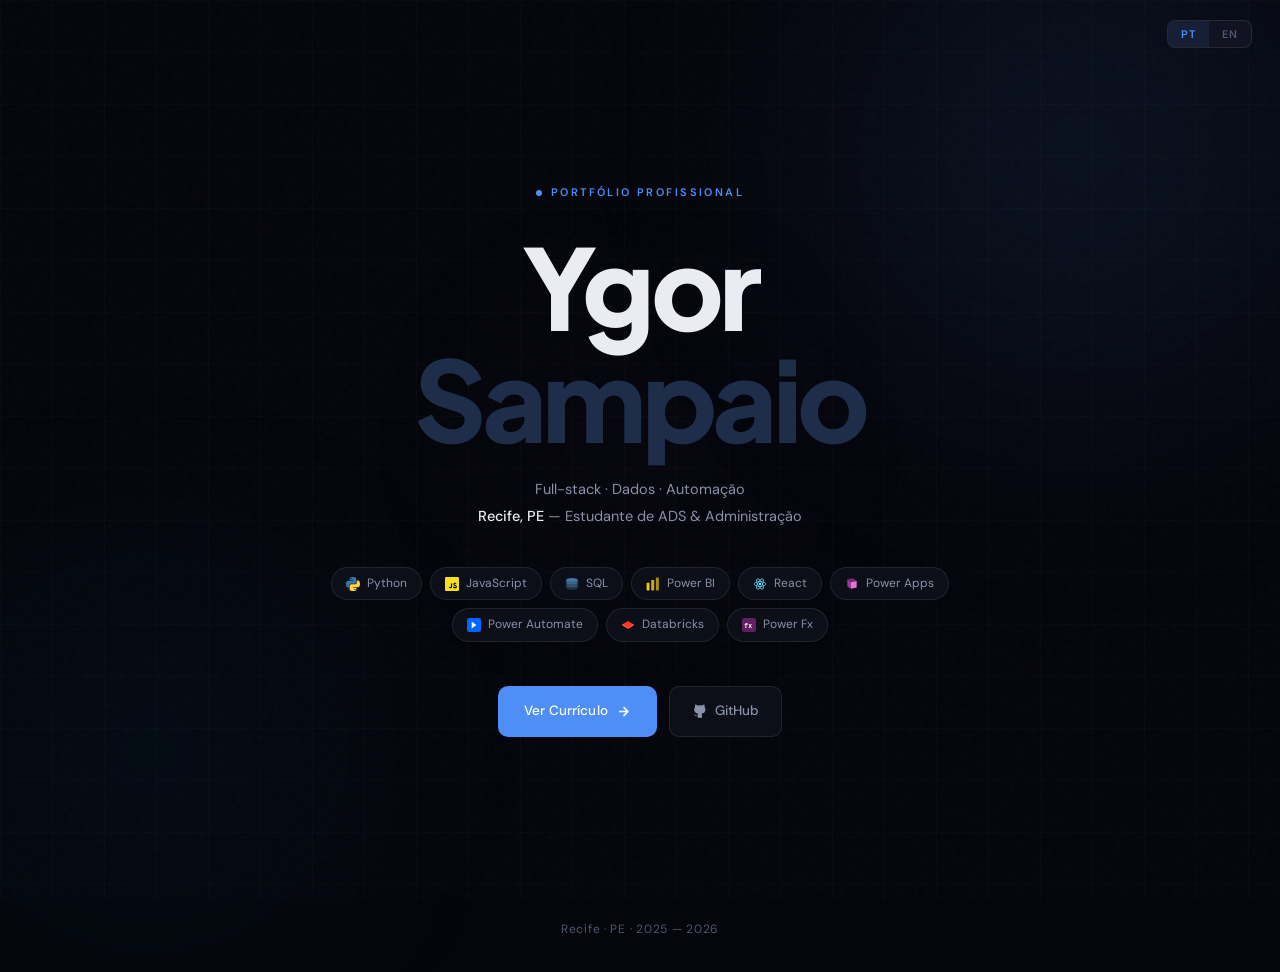
==== commit c531c437: "Update landing.html" ====
--- a/landing.html
+++ b/landing.html
@@ -5,8 +5,269 @@
   <meta name="viewport" content="width=device-width, initial-scale=1.0">
   <title>Ygor Sampaio — Portfólio</title>
   <link href="https://fonts.googleapis.com/css2?family=Plus+Jakarta+Sans:wght@700;800&family=Syne:wght@400;700;800&family=DM+Sans:ital,wght@0,300;0,400;0,500;1,300&display=swap" rel="stylesheet">
-  <!-- Vinculação do arquivo CSS externo -->
-  <link rel="stylesheet" href="landing.css">
+  <style>
+    *, *::before, *::after { box-sizing: border-box; margin: 0; padding: 0; }
+
+    :root {
+      --bg:          #05060c;
+      --surface:     #0c0e18;
+      --surface2:    #111320;
+      --blue:        #4f8ef7;
+      --blue-dim:    rgba(79,142,247,0.10);
+      --blue-border: rgba(79,142,247,0.26);
+      --text:        #eaecf4;
+      --text-dim:    #8892a8;
+      --muted:       #4e5670;
+      --border:      rgba(255,255,255,0.055);
+      --border2:     rgba(255,255,255,0.09);
+    }
+
+    html { scroll-behavior: smooth; }
+
+    body {
+      background: var(--bg);
+      color: var(--text);
+      font-family: 'DM Sans', sans-serif;
+      line-height: 1.65;
+      font-size: 15px;
+      min-height: 100vh;
+      overflow-x: hidden;
+    }
+
+    /* ── Noise overlay ── */
+    body::before {
+      content: '';
+      position: fixed; inset: 0;
+      background-image: url("data:image/svg+xml,%3Csvg viewBox='0 0 200 200' xmlns='http://www.w3.org/2000/svg'%3E%3Cfilter id='n'%3E%3CfeTurbulence type='fractalNoise' baseFrequency='0.85' numOctaves='4' stitchTiles='stitch'/%3E%3C/filter%3E%3Crect width='100%25' height='100%25' filter='url(%23n)' opacity='0.04'/%3E%3C/svg%3E");
+      pointer-events: none; z-index: 0; opacity: 0.45;
+    }
+
+    /* ── Orbs ── */
+    .orb {
+      position: fixed;
+      border-radius: 50%;
+      filter: blur(120px);
+      pointer-events: none;
+      z-index: 0;
+    }
+    .orb-1 {
+      width: 700px; height: 700px;
+      background: radial-gradient(circle, rgba(79,142,247,0.13) 0%, transparent 70%);
+      top: -200px; right: -150px;
+    }
+    .orb-2 {
+      width: 500px; height: 500px;
+      background: radial-gradient(circle, rgba(14,165,233,0.08) 0%, transparent 70%);
+      bottom: -100px; left: -100px;
+    }
+    .orb-3 {
+      width: 300px; height: 300px;
+      background: radial-gradient(circle, rgba(116,39,116,0.07) 0%, transparent 70%);
+      top: 50%; left: 50%;
+      transform: translate(-50%, -50%);
+    }
+
+    /* ── Grid background ── */
+    .grid {
+      position: fixed; inset: 0; pointer-events: none; z-index: 0;
+      background-image:
+        linear-gradient(rgba(255,255,255,0.018) 1px, transparent 1px),
+        linear-gradient(90deg, rgba(255,255,255,0.018) 1px, transparent 1px);
+      background-size: 52px 52px;
+    }
+
+    /* ── Language toggle (top-right fixed) ── */
+    .lang-toggle {
+      position: fixed;
+      top: 20px;
+      right: 28px;
+      z-index: 200;
+      display: flex;
+      background: var(--surface2);
+      border: 1px solid var(--border2);
+      border-radius: 8px;
+      overflow: hidden;
+    }
+    .lang-btn {
+      padding: 6px 13px;
+      font-size: 11px;
+      font-weight: 600;
+      letter-spacing: 0.1em;
+      text-transform: uppercase;
+      color: var(--muted);
+      background: transparent;
+      border: none;
+      cursor: pointer;
+      transition: all 0.2s;
+      font-family: 'DM Sans', sans-serif;
+    }
+    .lang-btn.active { background: var(--blue-dim); color: var(--blue); }
+    .lang-btn:hover:not(.active) { color: var(--text); }
+
+    /* ── Hero ── */
+    .hero {
+      position: relative; z-index: 1;
+      min-height: 100vh;
+      display: flex;
+      flex-direction: column;
+      align-items: center;
+      justify-content: center;
+      text-align: center;
+      padding: 80px 28px 60px;
+    }
+
+    .eyebrow {
+      display: inline-flex;
+      align-items: center;
+      gap: 9px;
+      font-size: 11px;
+      font-weight: 600;
+      letter-spacing: 0.22em;
+      text-transform: uppercase;
+      color: var(--blue);
+      margin-bottom: 28px;
+      opacity: 0;
+      animation: fadeUp 0.6s 0.1s forwards;
+    }
+    .eyebrow-dot {
+      width: 6px; height: 6px;
+      border-radius: 50%;
+      background: var(--blue);
+      animation: pulse 2.5s infinite;
+    }
+    @keyframes pulse { 0%,100%{opacity:1} 50%{opacity:0.2} }
+
+    h1 {
+      font-family: 'Plus Jakarta Sans', sans-serif;
+      font-weight: 800;
+      font-size: clamp(3.2rem, 10vw, 7rem);
+      line-height: 1.0;
+      letter-spacing: -0.04em;
+      margin-bottom: 22px;
+      opacity: 0;
+      animation: fadeUp 0.7s 0.2s forwards;
+    }
+    h1 .first { color: var(--text); display: block; }
+    h1 .last  { color: #1e2d4a; display: block; }
+
+    .subtitle {
+      font-size: 14.5px;
+      color: var(--text-dim);
+      line-height: 1.9;
+      margin-bottom: 36px;
+      opacity: 0;
+      animation: fadeUp 0.6s 0.32s forwards;
+    }
+    .subtitle strong { color: var(--text); font-weight: 500; }
+
+    /* ── Tech strip ── */
+    .tech-strip {
+      display: flex;
+      flex-wrap: wrap;
+      justify-content: center;
+      gap: 8px;
+      margin-bottom: 44px;
+      max-width: 620px;
+      opacity: 0;
+      animation: fadeUp 0.6s 0.44s forwards;
+    }
+
+    .tech-badge {
+      display: flex;
+      align-items: center;
+      gap: 7px;
+      font-size: 12px;
+      font-weight: 400;
+      color: var(--text-dim);
+      background: var(--surface);
+      border: 1px solid var(--border2);
+      padding: 6px 14px;
+      border-radius: 100px;
+      transition: all 0.2s;
+      cursor: default;
+    }
+    .tech-badge:hover {
+      color: var(--blue);
+      background: var(--blue-dim);
+      border-color: var(--blue-border);
+    }
+
+    /* ── CTA buttons ── */
+    .cta-wrap {
+      display: flex;
+      gap: 12px;
+      flex-wrap: wrap;
+      justify-content: center;
+      opacity: 0;
+      animation: fadeUp 0.6s 0.56s forwards;
+    }
+
+    .btn-primary {
+      display: inline-flex;
+      align-items: center;
+      gap: 8px;
+      padding: 13px 26px;
+      font-family: 'DM Sans', sans-serif;
+      font-size: 13.5px;
+      font-weight: 500;
+      color: #fff;
+      background: var(--blue);
+      border-radius: 10px;
+      text-decoration: none;
+      transition: all 0.2s;
+      letter-spacing: 0.01em;
+    }
+    .btn-primary:hover {
+      background: #3a7ef5;
+      transform: translateY(-1px);
+      box-shadow: 0 8px 28px rgba(79,142,247,0.3);
+    }
+    .btn-primary .arrow { transition: transform 0.2s; }
+    .btn-primary:hover .arrow { transform: translateX(3px); }
+
+    .btn-secondary {
+      display: inline-flex;
+      align-items: center;
+      gap: 8px;
+      padding: 13px 22px;
+      font-family: 'DM Sans', sans-serif;
+      font-size: 13.5px;
+      font-weight: 500;
+      color: var(--text-dim);
+      background: var(--surface);
+      border: 1px solid var(--border2);
+      border-radius: 10px;
+      text-decoration: none;
+      transition: all 0.2s;
+    }
+    .btn-secondary:hover {
+      color: var(--text);
+      border-color: rgba(255,255,255,0.18);
+      background: var(--surface2);
+    }
+
+    /* ── Footer ── */
+    .footer {
+      position: relative; z-index: 1;
+      text-align: center;
+      padding: 20px 24px 32px;
+      font-size: 12px;
+      color: var(--muted);
+      letter-spacing: 0.06em;
+    }
+
+    /* ── Animations ── */
+    @keyframes fadeUp {
+      from { opacity: 0; transform: translateY(18px); }
+      to   { opacity: 1; transform: translateY(0); }
+    }
+
+    /* ── Responsive ── */
+    @media (max-width: 480px) {
+      .lang-toggle { top: 14px; right: 16px; }
+      .hero { padding: 70px 20px 50px; }
+    }
+  </style>
 </head>
 <body>
   <div class="orb orb-1"></div>
@@ -32,31 +293,28 @@
     </h1>
 
     <p class="subtitle">
-      <span data-pt="Dados · Automação · Desenvolvimento" data-en="Data · Automation · Development">Dados · Automação · Desenvolvimento</span><br>
+      <span data-pt="Full-stack · Dados · Automação" data-en="Full-stack · Data · Automation">Full-stack · Dados · Automação</span><br>
       <strong>Recife, PE</strong> — <span data-pt="Estudante de ADS &amp; Administração" data-en="ADS &amp; Business Administration Student">Estudante de ADS &amp; Administração</span>
     </p>
 
-    <!-- Tech icons strip -->
+    <!-- Tech icons strip — sem Azure -->
     <div class="tech-strip">
-      <!-- Python -->
-      <div class="tech-badge">
-        <svg width="14" height="14" viewBox="0 0 24 24" fill="none">
+      <div class="tech-badge">
+        <svg width="14" height="14" viewBox="0 0 24 24">
           <path d="M11.914 0C5.82 0 6.2 2.656 6.2 2.656l.007 2.752h5.814v.826H3.89S0 5.789 0 11.969c0 6.18 3.403 5.962 3.403 5.962h2.034v-2.867s-.11-3.41 3.35-3.41h5.77s3.24.052 3.24-3.13V3.19S18.326 0 11.914 0zm-3.2 1.838a1.036 1.036 0 110 2.072 1.036 1.036 0 010-2.072z" fill="#3776ab"/>
           <path d="M12.086 24c6.094 0 5.714-2.656 5.714-2.656l-.007-2.752H12v-.826h8.11S24 18.211 24 12.031c0-6.18-3.403-5.962-3.403-5.962h-2.034v2.867s.11 3.41-3.35 3.41h-5.77s-3.24-.052-3.24 3.13v5.334S5.674 24 12.086 24zm3.2-1.838a1.036 1.036 0 110-2.072 1.036 1.036 0 010 2.072z" fill="#ffd343"/>
         </svg>
         Python
       </div>
-      <!-- JavaScript -->
-      <div class="tech-badge">
-        <svg width="14" height="14" viewBox="0 0 24 24" fill="none">
+      <div class="tech-badge">
+        <svg width="14" height="14" viewBox="0 0 24 24">
           <rect width="24" height="24" rx="2" fill="#f7df1e"/>
           <path d="M6.5 17.5l1.5-1c.3.5.6.9 1.2.9.6 0 1-.3 1-1.2V11h2v5.2c0 2-1.2 2.9-2.9 2.9-1.6 0-2.5-.8-3-1.8l1.2-.8zm7.5-.2l1.5-.9c.4.7.9 1.2 1.8 1.2.8 0 1.2-.4 1.2-.9 0-.6-.5-.8-1.4-1.2l-.5-.2c-1.4-.6-2.3-1.3-2.3-2.8 0-1.4 1.1-2.5 2.7-2.5 1.2 0 2 .4 2.6 1.5l-1.4.9c-.3-.6-.6-.8-1.2-.8-.5 0-.9.3-.9.8 0 .6.4.8 1.2 1.2l.5.2c1.6.7 2.5 1.4 2.5 3 0 1.7-1.4 2.6-3.2 2.6-1.8 0-2.9-.9-3.5-2z" fill="#000"/>
         </svg>
         JavaScript
       </div>
-      <!-- SQL -->
-      <div class="tech-badge">
-        <svg width="14" height="14" viewBox="0 0 24 24" fill="none">
+      <div class="tech-badge">
+        <svg width="14" height="14" viewBox="0 0 24 24">
           <ellipse cx="12" cy="5" rx="10" ry="3.5" fill="#4479a1"/>
           <path d="M2 5v4.5C2 11.4 6.5 13 12 13s10-1.6 10-3.5V5" fill="#4479a1" opacity=".7"/>
           <path d="M2 9.5V14C2 15.9 6.5 17.5 12 17.5S22 15.9 22 14V9.5" fill="#4479a1" opacity=".5"/>
@@ -64,26 +322,16 @@
         </svg>
         SQL
       </div>
-      <!-- Power BI -->
-      <div class="tech-badge">
-        <svg width="14" height="14" viewBox="0 0 24 24" fill="none">
+      <div class="tech-badge">
+        <svg width="14" height="14" viewBox="0 0 24 24">
           <rect x="1" y="10" width="5" height="13" rx="1" fill="#f2c811"/>
           <rect x="9" y="5" width="5" height="18" rx="1" fill="#f2c811" opacity=".85"/>
           <rect x="17" y="1" width="5" height="22" rx="1" fill="#f2c811" opacity=".7"/>
         </svg>
         Power BI
       </div>
-      <!-- Azure -->
-      <div class="tech-badge">
-        <svg width="14" height="14" viewBox="0 0 24 24" fill="none">
-          <path d="M13.05 4.24L6.56 18.05l11.44.01L13.05 4.24z" fill="#0078d4"/>
-          <path d="M13.05 4.24L7.76 14.01l-5.2 3.12 3.5-14.89h7z" fill="#0050a0"/>
-        </svg>
-        Azure
-      </div>
-      <!-- React -->
-      <div class="tech-badge">
-        <svg width="14" height="14" viewBox="0 0 24 24" fill="none">
+      <div class="tech-badge">
+        <svg width="14" height="14" viewBox="0 0 24 24">
           <circle cx="12" cy="12" r="2.2" fill="#61dafb"/>
           <ellipse cx="12" cy="12" rx="10" ry="4" stroke="#61dafb" stroke-width="1.2" fill="none"/>
           <ellipse cx="12" cy="12" rx="10" ry="4" stroke="#61dafb" stroke-width="1.2" fill="none" transform="rotate(60 12 12)"/>
@@ -91,7 +339,6 @@
         </svg>
         React
       </div>
-      <!-- Power Apps (Corrigido o erro de sintaxe original do SVG) -->
       <div class="tech-badge">
         <svg width="14" height="14" viewBox="0 0 24 24">
           <polygon points="4,4 14,2 20,7 10,9" fill="#742774"/>
@@ -100,25 +347,22 @@
         </svg>
         Power Apps
       </div>
-      <!-- Power Automate -->
-      <div class="tech-badge">
-        <svg width="14" height="14" viewBox="0 0 24 24" fill="none">
+      <div class="tech-badge">
+        <svg width="14" height="14" viewBox="0 0 24 24">
           <rect width="24" height="24" rx="4" fill="#0066ff"/>
           <path d="M8 6l8 6-8 6V6z" fill="#fff"/>
         </svg>
         Power Automate
       </div>
-      <!-- Databricks -->
-      <div class="tech-badge">
-        <svg width="14" height="14" viewBox="0 0 24 24" fill="none">
+      <div class="tech-badge">
+        <svg width="14" height="14" viewBox="0 0 24 24">
           <path d="M2 13l10 6 10-6v-2L12 5 2 11v2z" fill="#ff3621"/>
           <path d="M2 11l10 6 10-6" fill="none" stroke="#fff" stroke-width="0.8" opacity=".4"/>
         </svg>
         Databricks
       </div>
-      <!-- PowerFX -->
-      <div class="tech-badge">
-        <svg width="14" height="14" viewBox="0 0 24 24" fill="none">
+      <div class="tech-badge">
+        <svg width="14" height="14" viewBox="0 0 24 24">
           <rect width="24" height="24" rx="4" fill="#742774" opacity=".8"/>
           <text x="4" y="17" font-family="monospace" font-size="11" fill="#fff" font-weight="bold">fx</text>
         </svg>
@@ -144,7 +388,8 @@
     function setLang(lang) {
       document.querySelectorAll('.lang-btn').forEach(b => b.classList.toggle('active', b.textContent.toLowerCase() === lang));
       document.querySelectorAll('[data-pt]').forEach(el => {
-        el.innerHTML = el.getAttribute('data-' + lang);
+        const val = el.getAttribute('data-' + lang);
+        if (val !== null) el.innerHTML = val;
       });
       document.documentElement.setAttribute('lang', lang === 'pt' ? 'pt-br' : 'en');
     }
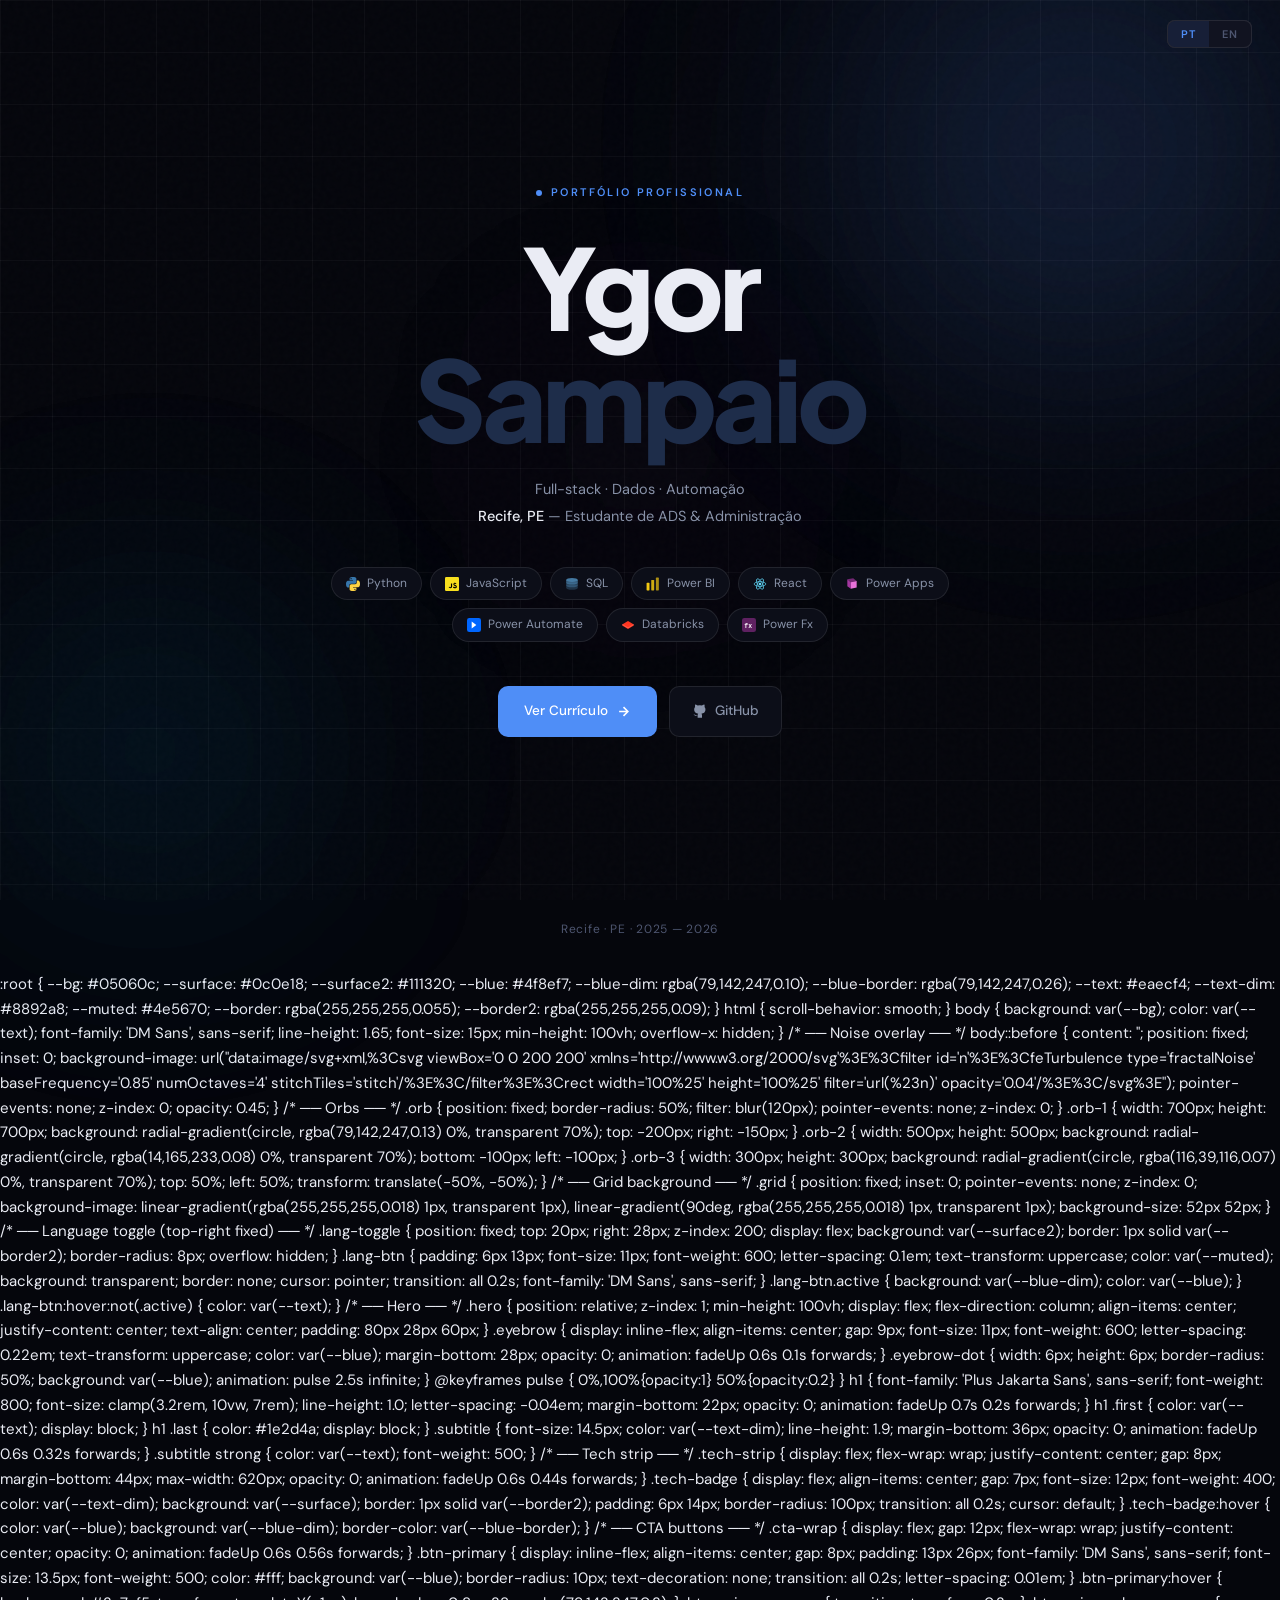
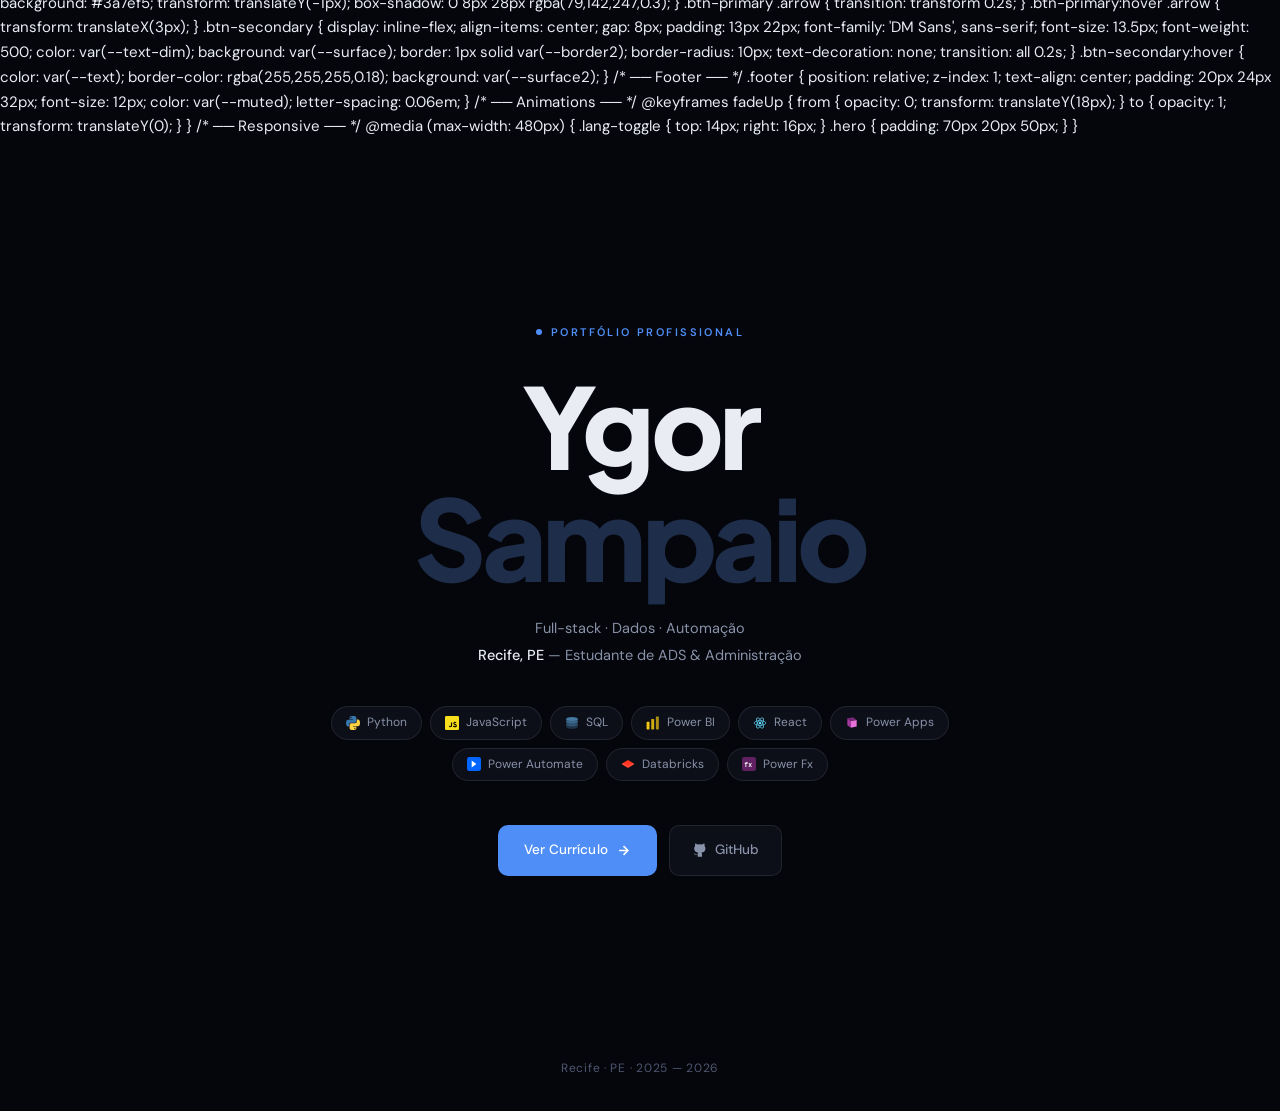
==== commit 404b92ed: "Update landing.html" ====
--- a/landing.html
+++ b/landing.html
@@ -1,5 +1,14 @@
 <!DOCTYPE html>
 <html lang="pt-br" data-lang="pt">
+<head>
+  <meta charset="UTF-8">
+  <meta name="viewport" content="width=device-width, initial-scale=1.0">
+  <title>Ygor Sampaio — Portfólio</title>
+  <link href="https://fonts.googleapis.com/css2?family=Plus+Jakarta+Sans:wght@700;800&family=Syne:wght@400;700;800&family=DM+Sans:ital,wght@0,300;0,400;0,500;1,300&display=swap" rel="stylesheet">
+  <style>
+    *, *::before, *::after { box-sizing: border-box; margin: 0; padding: 0; }
+<!DOCTYPE html>
+<html lang="pt-br">
 <head>
   <meta charset="UTF-8">
   <meta name="viewport" content="width=device-width, initial-scale=1.0">
@@ -22,7 +31,11 @@
       --border2:     rgba(255,255,255,0.09);
     }
 
-    html { scroll-behavior: smooth; }
+    html {
+      scroll-behavior: smooth;
+      /* FIX: overflow-x aqui, não no body, para não quebrar position:fixed dos orbs/lang-toggle em Safari */
+      overflow-x: hidden;
+    }
 
     body {
       background: var(--bg);
@@ -31,7 +44,7 @@
       line-height: 1.65;
       font-size: 15px;
       min-height: 100vh;
-      overflow-x: hidden;
+      /* FIX: removido overflow-x:hidden daqui */
     }
 
     /* ── Noise overlay ── */
@@ -277,8 +290,9 @@
 
   <!-- Language toggle -->
   <div class="lang-toggle">
-    <button class="lang-btn active" onclick="setLang('pt')">PT</button>
-    <button class="lang-btn" onclick="setLang('en')">EN</button>
+    <!-- FIX: adicionado data-lang em cada botão para comparação segura no setLang -->
+    <button class="lang-btn active" data-lang="pt" onclick="setLang('pt')">PT</button>
+    <button class="lang-btn" data-lang="en" onclick="setLang('en')">EN</button>
   </div>
 
   <section class="hero">
@@ -297,7 +311,6 @@
       <strong>Recife, PE</strong> — <span data-pt="Estudante de ADS &amp; Administração" data-en="ADS &amp; Business Administration Student">Estudante de ADS &amp; Administração</span>
     </p>
 
-    <!-- Tech icons strip — sem Azure -->
     <div class="tech-strip">
       <div class="tech-badge">
         <svg width="14" height="14" viewBox="0 0 24 24">
@@ -386,6 +399,398 @@
 
   <script>
     function setLang(lang) {
+      // FIX: usa data-lang do botão em vez de textContent para comparação robusta
+      document.querySelectorAll('.lang-btn').forEach(b => {
+        b.classList.toggle('active', b.getAttribute('data-lang') === lang);
+      });
+      document.querySelectorAll('[data-pt]').forEach(el => {
+        const val = el.getAttribute('data-' + lang);
+        if (val !== null) el.innerHTML = val;
+      });
+      // FIX: atributo lang correto no <html>
+      document.documentElement.setAttribute('lang', lang === 'pt' ? 'pt-br' : 'en');
+    }
+  </script>
+</body>
+</html>
+    :root {
+      --bg:          #05060c;
+      --surface:     #0c0e18;
+      --surface2:    #111320;
+      --blue:        #4f8ef7;
+      --blue-dim:    rgba(79,142,247,0.10);
+      --blue-border: rgba(79,142,247,0.26);
+      --text:        #eaecf4;
+      --text-dim:    #8892a8;
+      --muted:       #4e5670;
+      --border:      rgba(255,255,255,0.055);
+      --border2:     rgba(255,255,255,0.09);
+    }
+
+    html { scroll-behavior: smooth; }
+
+    body {
+      background: var(--bg);
+      color: var(--text);
+      font-family: 'DM Sans', sans-serif;
+      line-height: 1.65;
+      font-size: 15px;
+      min-height: 100vh;
+      overflow-x: hidden;
+    }
+
+    /* ── Noise overlay ── */
+    body::before {
+      content: '';
+      position: fixed; inset: 0;
+      background-image: url("data:image/svg+xml,%3Csvg viewBox='0 0 200 200' xmlns='http://www.w3.org/2000/svg'%3E%3Cfilter id='n'%3E%3CfeTurbulence type='fractalNoise' baseFrequency='0.85' numOctaves='4' stitchTiles='stitch'/%3E%3C/filter%3E%3Crect width='100%25' height='100%25' filter='url(%23n)' opacity='0.04'/%3E%3C/svg%3E");
+      pointer-events: none; z-index: 0; opacity: 0.45;
+    }
+
+    /* ── Orbs ── */
+    .orb {
+      position: fixed;
+      border-radius: 50%;
+      filter: blur(120px);
+      pointer-events: none;
+      z-index: 0;
+    }
+    .orb-1 {
+      width: 700px; height: 700px;
+      background: radial-gradient(circle, rgba(79,142,247,0.13) 0%, transparent 70%);
+      top: -200px; right: -150px;
+    }
+    .orb-2 {
+      width: 500px; height: 500px;
+      background: radial-gradient(circle, rgba(14,165,233,0.08) 0%, transparent 70%);
+      bottom: -100px; left: -100px;
+    }
+    .orb-3 {
+      width: 300px; height: 300px;
+      background: radial-gradient(circle, rgba(116,39,116,0.07) 0%, transparent 70%);
+      top: 50%; left: 50%;
+      transform: translate(-50%, -50%);
+    }
+
+    /* ── Grid background ── */
+    .grid {
+      position: fixed; inset: 0; pointer-events: none; z-index: 0;
+      background-image:
+        linear-gradient(rgba(255,255,255,0.018) 1px, transparent 1px),
+        linear-gradient(90deg, rgba(255,255,255,0.018) 1px, transparent 1px);
+      background-size: 52px 52px;
+    }
+
+    /* ── Language toggle (top-right fixed) ── */
+    .lang-toggle {
+      position: fixed;
+      top: 20px;
+      right: 28px;
+      z-index: 200;
+      display: flex;
+      background: var(--surface2);
+      border: 1px solid var(--border2);
+      border-radius: 8px;
+      overflow: hidden;
+    }
+    .lang-btn {
+      padding: 6px 13px;
+      font-size: 11px;
+      font-weight: 600;
+      letter-spacing: 0.1em;
+      text-transform: uppercase;
+      color: var(--muted);
+      background: transparent;
+      border: none;
+      cursor: pointer;
+      transition: all 0.2s;
+      font-family: 'DM Sans', sans-serif;
+    }
+    .lang-btn.active { background: var(--blue-dim); color: var(--blue); }
+    .lang-btn:hover:not(.active) { color: var(--text); }
+
+    /* ── Hero ── */
+    .hero {
+      position: relative; z-index: 1;
+      min-height: 100vh;
+      display: flex;
+      flex-direction: column;
+      align-items: center;
+      justify-content: center;
+      text-align: center;
+      padding: 80px 28px 60px;
+    }
+
+    .eyebrow {
+      display: inline-flex;
+      align-items: center;
+      gap: 9px;
+      font-size: 11px;
+      font-weight: 600;
+      letter-spacing: 0.22em;
+      text-transform: uppercase;
+      color: var(--blue);
+      margin-bottom: 28px;
+      opacity: 0;
+      animation: fadeUp 0.6s 0.1s forwards;
+    }
+    .eyebrow-dot {
+      width: 6px; height: 6px;
+      border-radius: 50%;
+      background: var(--blue);
+      animation: pulse 2.5s infinite;
+    }
+    @keyframes pulse { 0%,100%{opacity:1} 50%{opacity:0.2} }
+
+    h1 {
+      font-family: 'Plus Jakarta Sans', sans-serif;
+      font-weight: 800;
+      font-size: clamp(3.2rem, 10vw, 7rem);
+      line-height: 1.0;
+      letter-spacing: -0.04em;
+      margin-bottom: 22px;
+      opacity: 0;
+      animation: fadeUp 0.7s 0.2s forwards;
+    }
+    h1 .first { color: var(--text); display: block; }
+    h1 .last  { color: #1e2d4a; display: block; }
+
+    .subtitle {
+      font-size: 14.5px;
+      color: var(--text-dim);
+      line-height: 1.9;
+      margin-bottom: 36px;
+      opacity: 0;
+      animation: fadeUp 0.6s 0.32s forwards;
+    }
+    .subtitle strong { color: var(--text); font-weight: 500; }
+
+    /* ── Tech strip ── */
+    .tech-strip {
+      display: flex;
+      flex-wrap: wrap;
+      justify-content: center;
+      gap: 8px;
+      margin-bottom: 44px;
+      max-width: 620px;
+      opacity: 0;
+      animation: fadeUp 0.6s 0.44s forwards;
+    }
+
+    .tech-badge {
+      display: flex;
+      align-items: center;
+      gap: 7px;
+      font-size: 12px;
+      font-weight: 400;
+      color: var(--text-dim);
+      background: var(--surface);
+      border: 1px solid var(--border2);
+      padding: 6px 14px;
+      border-radius: 100px;
+      transition: all 0.2s;
+      cursor: default;
+    }
+    .tech-badge:hover {
+      color: var(--blue);
+      background: var(--blue-dim);
+      border-color: var(--blue-border);
+    }
+
+    /* ── CTA buttons ── */
+    .cta-wrap {
+      display: flex;
+      gap: 12px;
+      flex-wrap: wrap;
+      justify-content: center;
+      opacity: 0;
+      animation: fadeUp 0.6s 0.56s forwards;
+    }
+
+    .btn-primary {
+      display: inline-flex;
+      align-items: center;
+      gap: 8px;
+      padding: 13px 26px;
+      font-family: 'DM Sans', sans-serif;
+      font-size: 13.5px;
+      font-weight: 500;
+      color: #fff;
+      background: var(--blue);
+      border-radius: 10px;
+      text-decoration: none;
+      transition: all 0.2s;
+      letter-spacing: 0.01em;
+    }
+    .btn-primary:hover {
+      background: #3a7ef5;
+      transform: translateY(-1px);
+      box-shadow: 0 8px 28px rgba(79,142,247,0.3);
+    }
+    .btn-primary .arrow { transition: transform 0.2s; }
+    .btn-primary:hover .arrow { transform: translateX(3px); }
+
+    .btn-secondary {
+      display: inline-flex;
+      align-items: center;
+      gap: 8px;
+      padding: 13px 22px;
+      font-family: 'DM Sans', sans-serif;
+      font-size: 13.5px;
+      font-weight: 500;
+      color: var(--text-dim);
+      background: var(--surface);
+      border: 1px solid var(--border2);
+      border-radius: 10px;
+      text-decoration: none;
+      transition: all 0.2s;
+    }
+    .btn-secondary:hover {
+      color: var(--text);
+      border-color: rgba(255,255,255,0.18);
+      background: var(--surface2);
+    }
+
+    /* ── Footer ── */
+    .footer {
+      position: relative; z-index: 1;
+      text-align: center;
+      padding: 20px 24px 32px;
+      font-size: 12px;
+      color: var(--muted);
+      letter-spacing: 0.06em;
+    }
+
+    /* ── Animations ── */
+    @keyframes fadeUp {
+      from { opacity: 0; transform: translateY(18px); }
+      to   { opacity: 1; transform: translateY(0); }
+    }
+
+    /* ── Responsive ── */
+    @media (max-width: 480px) {
+      .lang-toggle { top: 14px; right: 16px; }
+      .hero { padding: 70px 20px 50px; }
+    }
+  </style>
+</head>
+<body>
+  <div class="orb orb-1"></div>
+  <div class="orb orb-2"></div>
+  <div class="orb orb-3"></div>
+  <div class="grid"></div>
+
+  <!-- Language toggle -->
+  <div class="lang-toggle">
+    <button class="lang-btn active" onclick="setLang('pt')">PT</button>
+    <button class="lang-btn" onclick="setLang('en')">EN</button>
+  </div>
+
+  <section class="hero">
+    <div class="eyebrow">
+      <span class="eyebrow-dot"></span>
+      <span data-pt="Portfólio Profissional" data-en="Professional Portfolio">Portfólio Profissional</span>
+    </div>
+
+    <h1>
+      <span class="first">Ygor</span>
+      <span class="last">Sampaio</span>
+    </h1>
+
+    <p class="subtitle">
+      <span data-pt="Full-stack · Dados · Automação" data-en="Full-stack · Data · Automation">Full-stack · Dados · Automação</span><br>
+      <strong>Recife, PE</strong> — <span data-pt="Estudante de ADS &amp; Administração" data-en="ADS &amp; Business Administration Student">Estudante de ADS &amp; Administração</span>
+    </p>
+
+    <!-- Tech icons strip — sem Azure -->
+    <div class="tech-strip">
+      <div class="tech-badge">
+        <svg width="14" height="14" viewBox="0 0 24 24">
+          <path d="M11.914 0C5.82 0 6.2 2.656 6.2 2.656l.007 2.752h5.814v.826H3.89S0 5.789 0 11.969c0 6.18 3.403 5.962 3.403 5.962h2.034v-2.867s-.11-3.41 3.35-3.41h5.77s3.24.052 3.24-3.13V3.19S18.326 0 11.914 0zm-3.2 1.838a1.036 1.036 0 110 2.072 1.036 1.036 0 010-2.072z" fill="#3776ab"/>
+          <path d="M12.086 24c6.094 0 5.714-2.656 5.714-2.656l-.007-2.752H12v-.826h8.11S24 18.211 24 12.031c0-6.18-3.403-5.962-3.403-5.962h-2.034v2.867s.11 3.41-3.35 3.41h-5.77s-3.24-.052-3.24 3.13v5.334S5.674 24 12.086 24zm3.2-1.838a1.036 1.036 0 110-2.072 1.036 1.036 0 010 2.072z" fill="#ffd343"/>
+        </svg>
+        Python
+      </div>
+      <div class="tech-badge">
+        <svg width="14" height="14" viewBox="0 0 24 24">
+          <rect width="24" height="24" rx="2" fill="#f7df1e"/>
+          <path d="M6.5 17.5l1.5-1c.3.5.6.9 1.2.9.6 0 1-.3 1-1.2V11h2v5.2c0 2-1.2 2.9-2.9 2.9-1.6 0-2.5-.8-3-1.8l1.2-.8zm7.5-.2l1.5-.9c.4.7.9 1.2 1.8 1.2.8 0 1.2-.4 1.2-.9 0-.6-.5-.8-1.4-1.2l-.5-.2c-1.4-.6-2.3-1.3-2.3-2.8 0-1.4 1.1-2.5 2.7-2.5 1.2 0 2 .4 2.6 1.5l-1.4.9c-.3-.6-.6-.8-1.2-.8-.5 0-.9.3-.9.8 0 .6.4.8 1.2 1.2l.5.2c1.6.7 2.5 1.4 2.5 3 0 1.7-1.4 2.6-3.2 2.6-1.8 0-2.9-.9-3.5-2z" fill="#000"/>
+        </svg>
+        JavaScript
+      </div>
+      <div class="tech-badge">
+        <svg width="14" height="14" viewBox="0 0 24 24">
+          <ellipse cx="12" cy="5" rx="10" ry="3.5" fill="#4479a1"/>
+          <path d="M2 5v4.5C2 11.4 6.5 13 12 13s10-1.6 10-3.5V5" fill="#4479a1" opacity=".7"/>
+          <path d="M2 9.5V14C2 15.9 6.5 17.5 12 17.5S22 15.9 22 14V9.5" fill="#4479a1" opacity=".5"/>
+          <path d="M2 14V18.5C2 20.4 6.5 22 12 22s10-1.6 10-3.5V14" fill="#4479a1" opacity=".35"/>
+        </svg>
+        SQL
+      </div>
+      <div class="tech-badge">
+        <svg width="14" height="14" viewBox="0 0 24 24">
+          <rect x="1" y="10" width="5" height="13" rx="1" fill="#f2c811"/>
+          <rect x="9" y="5" width="5" height="18" rx="1" fill="#f2c811" opacity=".85"/>
+          <rect x="17" y="1" width="5" height="22" rx="1" fill="#f2c811" opacity=".7"/>
+        </svg>
+        Power BI
+      </div>
+      <div class="tech-badge">
+        <svg width="14" height="14" viewBox="0 0 24 24">
+          <circle cx="12" cy="12" r="2.2" fill="#61dafb"/>
+          <ellipse cx="12" cy="12" rx="10" ry="4" stroke="#61dafb" stroke-width="1.2" fill="none"/>
+          <ellipse cx="12" cy="12" rx="10" ry="4" stroke="#61dafb" stroke-width="1.2" fill="none" transform="rotate(60 12 12)"/>
+          <ellipse cx="12" cy="12" rx="10" ry="4" stroke="#61dafb" stroke-width="1.2" fill="none" transform="rotate(120 12 12)"/>
+        </svg>
+        React
+      </div>
+      <div class="tech-badge">
+        <svg width="14" height="14" viewBox="0 0 24 24">
+          <polygon points="4,4 14,2 20,7 10,9" fill="#742774"/>
+          <polygon points="4,4 10,9 10,20 4,16" fill="#A437A0"/>
+          <polygon points="10,9 20,7 20,18 10,20" fill="#E872D9"/>
+        </svg>
+        Power Apps
+      </div>
+      <div class="tech-badge">
+        <svg width="14" height="14" viewBox="0 0 24 24">
+          <rect width="24" height="24" rx="4" fill="#0066ff"/>
+          <path d="M8 6l8 6-8 6V6z" fill="#fff"/>
+        </svg>
+        Power Automate
+      </div>
+      <div class="tech-badge">
+        <svg width="14" height="14" viewBox="0 0 24 24">
+          <path d="M2 13l10 6 10-6v-2L12 5 2 11v2z" fill="#ff3621"/>
+          <path d="M2 11l10 6 10-6" fill="none" stroke="#fff" stroke-width="0.8" opacity=".4"/>
+        </svg>
+        Databricks
+      </div>
+      <div class="tech-badge">
+        <svg width="14" height="14" viewBox="0 0 24 24">
+          <rect width="24" height="24" rx="4" fill="#742774" opacity=".8"/>
+          <text x="4" y="17" font-family="monospace" font-size="11" fill="#fff" font-weight="bold">fx</text>
+        </svg>
+        Power Fx
+      </div>
+    </div>
+
+    <div class="cta-wrap">
+      <a href="script.html" class="btn-primary">
+        <span data-pt="Ver Currículo" data-en="View Resume">Ver Currículo</span>
+        <svg class="arrow" width="15" height="15" viewBox="0 0 24 24" fill="none" stroke="currentColor" stroke-width="2.5"><path d="M5 12h14M12 5l7 7-7 7"/></svg>
+      </a>
+      <a href="https://github.com/ygorsampaio" target="_blank" class="btn-secondary">
+        <svg width="15" height="15" viewBox="0 0 24 24" fill="currentColor"><path d="M9 19c-5 1.5-5-2.5-7-3m14 6v-3.87a3.37 3.37 0 00-.94-2.61c3.14-.35 6.44-1.54 6.44-7A5.44 5.44 0 0020 4.77 5.07 5.07 0 0019.91 1S18.73.65 16 2.48a13.38 13.38 0 00-7 0C6.27.65 5.09 1 5.09 1A5.07 5.07 0 005 4.77a5.44 5.44 0 00-1.5 3.78c0 5.42 3.3 6.61 6.44 7A3.37 3.37 0 009 18.13V22"/></svg>
+        GitHub
+      </a>
+    </div>
+  </section>
+
+  <div class="footer">Recife · PE · 2025 — 2026</div>
+
+  <script>
+    function setLang(lang) {
       document.querySelectorAll('.lang-btn').forEach(b => b.classList.toggle('active', b.textContent.toLowerCase() === lang));
       document.querySelectorAll('[data-pt]').forEach(el => {
         const val = el.getAttribute('data-' + lang);
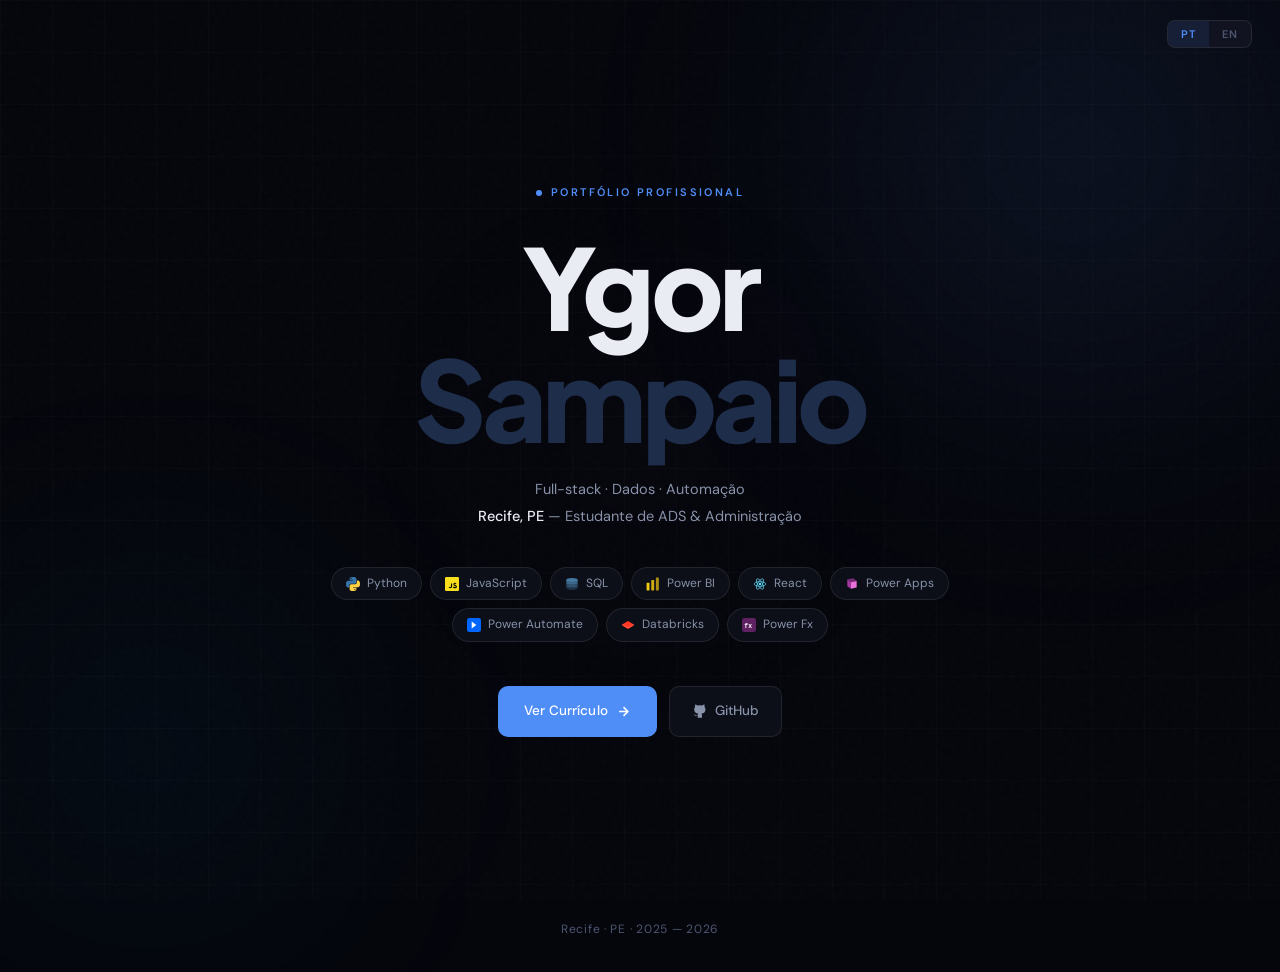
==== commit 5a8de61b: "Refactor landing.html to remove unnecessary styles Removed unused CSS styles and cleaned up HTML str" ====
--- a/landing.html
+++ b/landing.html
@@ -1,12 +1,3 @@
-<!DOCTYPE html>
-<html lang="pt-br" data-lang="pt">
-<head>
-  <meta charset="UTF-8">
-  <meta name="viewport" content="width=device-width, initial-scale=1.0">
-  <title>Ygor Sampaio — Portfólio</title>
-  <link href="https://fonts.googleapis.com/css2?family=Plus+Jakarta+Sans:wght@700;800&family=Syne:wght@400;700;800&family=DM+Sans:ital,wght@0,300;0,400;0,500;1,300&display=swap" rel="stylesheet">
-  <style>
-    *, *::before, *::after { box-sizing: border-box; margin: 0; padding: 0; }
 <!DOCTYPE html>
 <html lang="pt-br">
 <head>
@@ -413,391 +404,3 @@
   </script>
 </body>
 </html>
-    :root {
-      --bg:          #05060c;
-      --surface:     #0c0e18;
-      --surface2:    #111320;
-      --blue:        #4f8ef7;
-      --blue-dim:    rgba(79,142,247,0.10);
-      --blue-border: rgba(79,142,247,0.26);
-      --text:        #eaecf4;
-      --text-dim:    #8892a8;
-      --muted:       #4e5670;
-      --border:      rgba(255,255,255,0.055);
-      --border2:     rgba(255,255,255,0.09);
-    }
-
-    html { scroll-behavior: smooth; }
-
-    body {
-      background: var(--bg);
-      color: var(--text);
-      font-family: 'DM Sans', sans-serif;
-      line-height: 1.65;
-      font-size: 15px;
-      min-height: 100vh;
-      overflow-x: hidden;
-    }
-
-    /* ── Noise overlay ── */
-    body::before {
-      content: '';
-      position: fixed; inset: 0;
-      background-image: url("data:image/svg+xml,%3Csvg viewBox='0 0 200 200' xmlns='http://www.w3.org/2000/svg'%3E%3Cfilter id='n'%3E%3CfeTurbulence type='fractalNoise' baseFrequency='0.85' numOctaves='4' stitchTiles='stitch'/%3E%3C/filter%3E%3Crect width='100%25' height='100%25' filter='url(%23n)' opacity='0.04'/%3E%3C/svg%3E");
-      pointer-events: none; z-index: 0; opacity: 0.45;
-    }
-
-    /* ── Orbs ── */
-    .orb {
-      position: fixed;
-      border-radius: 50%;
-      filter: blur(120px);
-      pointer-events: none;
-      z-index: 0;
-    }
-    .orb-1 {
-      width: 700px; height: 700px;
-      background: radial-gradient(circle, rgba(79,142,247,0.13) 0%, transparent 70%);
-      top: -200px; right: -150px;
-    }
-    .orb-2 {
-      width: 500px; height: 500px;
-      background: radial-gradient(circle, rgba(14,165,233,0.08) 0%, transparent 70%);
-      bottom: -100px; left: -100px;
-    }
-    .orb-3 {
-      width: 300px; height: 300px;
-      background: radial-gradient(circle, rgba(116,39,116,0.07) 0%, transparent 70%);
-      top: 50%; left: 50%;
-      transform: translate(-50%, -50%);
-    }
-
-    /* ── Grid background ── */
-    .grid {
-      position: fixed; inset: 0; pointer-events: none; z-index: 0;
-      background-image:
-        linear-gradient(rgba(255,255,255,0.018) 1px, transparent 1px),
-        linear-gradient(90deg, rgba(255,255,255,0.018) 1px, transparent 1px);
-      background-size: 52px 52px;
-    }
-
-    /* ── Language toggle (top-right fixed) ── */
-    .lang-toggle {
-      position: fixed;
-      top: 20px;
-      right: 28px;
-      z-index: 200;
-      display: flex;
-      background: var(--surface2);
-      border: 1px solid var(--border2);
-      border-radius: 8px;
-      overflow: hidden;
-    }
-    .lang-btn {
-      padding: 6px 13px;
-      font-size: 11px;
-      font-weight: 600;
-      letter-spacing: 0.1em;
-      text-transform: uppercase;
-      color: var(--muted);
-      background: transparent;
-      border: none;
-      cursor: pointer;
-      transition: all 0.2s;
-      font-family: 'DM Sans', sans-serif;
-    }
-    .lang-btn.active { background: var(--blue-dim); color: var(--blue); }
-    .lang-btn:hover:not(.active) { color: var(--text); }
-
-    /* ── Hero ── */
-    .hero {
-      position: relative; z-index: 1;
-      min-height: 100vh;
-      display: flex;
-      flex-direction: column;
-      align-items: center;
-      justify-content: center;
-      text-align: center;
-      padding: 80px 28px 60px;
-    }
-
-    .eyebrow {
-      display: inline-flex;
-      align-items: center;
-      gap: 9px;
-      font-size: 11px;
-      font-weight: 600;
-      letter-spacing: 0.22em;
-      text-transform: uppercase;
-      color: var(--blue);
-      margin-bottom: 28px;
-      opacity: 0;
-      animation: fadeUp 0.6s 0.1s forwards;
-    }
-    .eyebrow-dot {
-      width: 6px; height: 6px;
-      border-radius: 50%;
-      background: var(--blue);
-      animation: pulse 2.5s infinite;
-    }
-    @keyframes pulse { 0%,100%{opacity:1} 50%{opacity:0.2} }
-
-    h1 {
-      font-family: 'Plus Jakarta Sans', sans-serif;
-      font-weight: 800;
-      font-size: clamp(3.2rem, 10vw, 7rem);
-      line-height: 1.0;
-      letter-spacing: -0.04em;
-      margin-bottom: 22px;
-      opacity: 0;
-      animation: fadeUp 0.7s 0.2s forwards;
-    }
-    h1 .first { color: var(--text); display: block; }
-    h1 .last  { color: #1e2d4a; display: block; }
-
-    .subtitle {
-      font-size: 14.5px;
-      color: var(--text-dim);
-      line-height: 1.9;
-      margin-bottom: 36px;
-      opacity: 0;
-      animation: fadeUp 0.6s 0.32s forwards;
-    }
-    .subtitle strong { color: var(--text); font-weight: 500; }
-
-    /* ── Tech strip ── */
-    .tech-strip {
-      display: flex;
-      flex-wrap: wrap;
-      justify-content: center;
-      gap: 8px;
-      margin-bottom: 44px;
-      max-width: 620px;
-      opacity: 0;
-      animation: fadeUp 0.6s 0.44s forwards;
-    }
-
-    .tech-badge {
-      display: flex;
-      align-items: center;
-      gap: 7px;
-      font-size: 12px;
-      font-weight: 400;
-      color: var(--text-dim);
-      background: var(--surface);
-      border: 1px solid var(--border2);
-      padding: 6px 14px;
-      border-radius: 100px;
-      transition: all 0.2s;
-      cursor: default;
-    }
-    .tech-badge:hover {
-      color: var(--blue);
-      background: var(--blue-dim);
-      border-color: var(--blue-border);
-    }
-
-    /* ── CTA buttons ── */
-    .cta-wrap {
-      display: flex;
-      gap: 12px;
-      flex-wrap: wrap;
-      justify-content: center;
-      opacity: 0;
-      animation: fadeUp 0.6s 0.56s forwards;
-    }
-
-    .btn-primary {
-      display: inline-flex;
-      align-items: center;
-      gap: 8px;
-      padding: 13px 26px;
-      font-family: 'DM Sans', sans-serif;
-      font-size: 13.5px;
-      font-weight: 500;
-      color: #fff;
-      background: var(--blue);
-      border-radius: 10px;
-      text-decoration: none;
-      transition: all 0.2s;
-      letter-spacing: 0.01em;
-    }
-    .btn-primary:hover {
-      background: #3a7ef5;
-      transform: translateY(-1px);
-      box-shadow: 0 8px 28px rgba(79,142,247,0.3);
-    }
-    .btn-primary .arrow { transition: transform 0.2s; }
-    .btn-primary:hover .arrow { transform: translateX(3px); }
-
-    .btn-secondary {
-      display: inline-flex;
-      align-items: center;
-      gap: 8px;
-      padding: 13px 22px;
-      font-family: 'DM Sans', sans-serif;
-      font-size: 13.5px;
-      font-weight: 500;
-      color: var(--text-dim);
-      background: var(--surface);
-      border: 1px solid var(--border2);
-      border-radius: 10px;
-      text-decoration: none;
-      transition: all 0.2s;
-    }
-    .btn-secondary:hover {
-      color: var(--text);
-      border-color: rgba(255,255,255,0.18);
-      background: var(--surface2);
-    }
-
-    /* ── Footer ── */
-    .footer {
-      position: relative; z-index: 1;
-      text-align: center;
-      padding: 20px 24px 32px;
-      font-size: 12px;
-      color: var(--muted);
-      letter-spacing: 0.06em;
-    }
-
-    /* ── Animations ── */
-    @keyframes fadeUp {
-      from { opacity: 0; transform: translateY(18px); }
-      to   { opacity: 1; transform: translateY(0); }
-    }
-
-    /* ── Responsive ── */
-    @media (max-width: 480px) {
-      .lang-toggle { top: 14px; right: 16px; }
-      .hero { padding: 70px 20px 50px; }
-    }
-  </style>
-</head>
-<body>
-  <div class="orb orb-1"></div>
-  <div class="orb orb-2"></div>
-  <div class="orb orb-3"></div>
-  <div class="grid"></div>
-
-  <!-- Language toggle -->
-  <div class="lang-toggle">
-    <button class="lang-btn active" onclick="setLang('pt')">PT</button>
-    <button class="lang-btn" onclick="setLang('en')">EN</button>
-  </div>
-
-  <section class="hero">
-    <div class="eyebrow">
-      <span class="eyebrow-dot"></span>
-      <span data-pt="Portfólio Profissional" data-en="Professional Portfolio">Portfólio Profissional</span>
-    </div>
-
-    <h1>
-      <span class="first">Ygor</span>
-      <span class="last">Sampaio</span>
-    </h1>
-
-    <p class="subtitle">
-      <span data-pt="Full-stack · Dados · Automação" data-en="Full-stack · Data · Automation">Full-stack · Dados · Automação</span><br>
-      <strong>Recife, PE</strong> — <span data-pt="Estudante de ADS &amp; Administração" data-en="ADS &amp; Business Administration Student">Estudante de ADS &amp; Administração</span>
-    </p>
-
-    <!-- Tech icons strip — sem Azure -->
-    <div class="tech-strip">
-      <div class="tech-badge">
-        <svg width="14" height="14" viewBox="0 0 24 24">
-          <path d="M11.914 0C5.82 0 6.2 2.656 6.2 2.656l.007 2.752h5.814v.826H3.89S0 5.789 0 11.969c0 6.18 3.403 5.962 3.403 5.962h2.034v-2.867s-.11-3.41 3.35-3.41h5.77s3.24.052 3.24-3.13V3.19S18.326 0 11.914 0zm-3.2 1.838a1.036 1.036 0 110 2.072 1.036 1.036 0 010-2.072z" fill="#3776ab"/>
-          <path d="M12.086 24c6.094 0 5.714-2.656 5.714-2.656l-.007-2.752H12v-.826h8.11S24 18.211 24 12.031c0-6.18-3.403-5.962-3.403-5.962h-2.034v2.867s.11 3.41-3.35 3.41h-5.77s-3.24-.052-3.24 3.13v5.334S5.674 24 12.086 24zm3.2-1.838a1.036 1.036 0 110-2.072 1.036 1.036 0 010 2.072z" fill="#ffd343"/>
-        </svg>
-        Python
-      </div>
-      <div class="tech-badge">
-        <svg width="14" height="14" viewBox="0 0 24 24">
-          <rect width="24" height="24" rx="2" fill="#f7df1e"/>
-          <path d="M6.5 17.5l1.5-1c.3.5.6.9 1.2.9.6 0 1-.3 1-1.2V11h2v5.2c0 2-1.2 2.9-2.9 2.9-1.6 0-2.5-.8-3-1.8l1.2-.8zm7.5-.2l1.5-.9c.4.7.9 1.2 1.8 1.2.8 0 1.2-.4 1.2-.9 0-.6-.5-.8-1.4-1.2l-.5-.2c-1.4-.6-2.3-1.3-2.3-2.8 0-1.4 1.1-2.5 2.7-2.5 1.2 0 2 .4 2.6 1.5l-1.4.9c-.3-.6-.6-.8-1.2-.8-.5 0-.9.3-.9.8 0 .6.4.8 1.2 1.2l.5.2c1.6.7 2.5 1.4 2.5 3 0 1.7-1.4 2.6-3.2 2.6-1.8 0-2.9-.9-3.5-2z" fill="#000"/>
-        </svg>
-        JavaScript
-      </div>
-      <div class="tech-badge">
-        <svg width="14" height="14" viewBox="0 0 24 24">
-          <ellipse cx="12" cy="5" rx="10" ry="3.5" fill="#4479a1"/>
-          <path d="M2 5v4.5C2 11.4 6.5 13 12 13s10-1.6 10-3.5V5" fill="#4479a1" opacity=".7"/>
-          <path d="M2 9.5V14C2 15.9 6.5 17.5 12 17.5S22 15.9 22 14V9.5" fill="#4479a1" opacity=".5"/>
-          <path d="M2 14V18.5C2 20.4 6.5 22 12 22s10-1.6 10-3.5V14" fill="#4479a1" opacity=".35"/>
-        </svg>
-        SQL
-      </div>
-      <div class="tech-badge">
-        <svg width="14" height="14" viewBox="0 0 24 24">
-          <rect x="1" y="10" width="5" height="13" rx="1" fill="#f2c811"/>
-          <rect x="9" y="5" width="5" height="18" rx="1" fill="#f2c811" opacity=".85"/>
-          <rect x="17" y="1" width="5" height="22" rx="1" fill="#f2c811" opacity=".7"/>
-        </svg>
-        Power BI
-      </div>
-      <div class="tech-badge">
-        <svg width="14" height="14" viewBox="0 0 24 24">
-          <circle cx="12" cy="12" r="2.2" fill="#61dafb"/>
-          <ellipse cx="12" cy="12" rx="10" ry="4" stroke="#61dafb" stroke-width="1.2" fill="none"/>
-          <ellipse cx="12" cy="12" rx="10" ry="4" stroke="#61dafb" stroke-width="1.2" fill="none" transform="rotate(60 12 12)"/>
-          <ellipse cx="12" cy="12" rx="10" ry="4" stroke="#61dafb" stroke-width="1.2" fill="none" transform="rotate(120 12 12)"/>
-        </svg>
-        React
-      </div>
-      <div class="tech-badge">
-        <svg width="14" height="14" viewBox="0 0 24 24">
-          <polygon points="4,4 14,2 20,7 10,9" fill="#742774"/>
-          <polygon points="4,4 10,9 10,20 4,16" fill="#A437A0"/>
-          <polygon points="10,9 20,7 20,18 10,20" fill="#E872D9"/>
-        </svg>
-        Power Apps
-      </div>
-      <div class="tech-badge">
-        <svg width="14" height="14" viewBox="0 0 24 24">
-          <rect width="24" height="24" rx="4" fill="#0066ff"/>
-          <path d="M8 6l8 6-8 6V6z" fill="#fff"/>
-        </svg>
-        Power Automate
-      </div>
-      <div class="tech-badge">
-        <svg width="14" height="14" viewBox="0 0 24 24">
-          <path d="M2 13l10 6 10-6v-2L12 5 2 11v2z" fill="#ff3621"/>
-          <path d="M2 11l10 6 10-6" fill="none" stroke="#fff" stroke-width="0.8" opacity=".4"/>
-        </svg>
-        Databricks
-      </div>
-      <div class="tech-badge">
-        <svg width="14" height="14" viewBox="0 0 24 24">
-          <rect width="24" height="24" rx="4" fill="#742774" opacity=".8"/>
-          <text x="4" y="17" font-family="monospace" font-size="11" fill="#fff" font-weight="bold">fx</text>
-        </svg>
-        Power Fx
-      </div>
-    </div>
-
-    <div class="cta-wrap">
-      <a href="script.html" class="btn-primary">
-        <span data-pt="Ver Currículo" data-en="View Resume">Ver Currículo</span>
-        <svg class="arrow" width="15" height="15" viewBox="0 0 24 24" fill="none" stroke="currentColor" stroke-width="2.5"><path d="M5 12h14M12 5l7 7-7 7"/></svg>
-      </a>
-      <a href="https://github.com/ygorsampaio" target="_blank" class="btn-secondary">
-        <svg width="15" height="15" viewBox="0 0 24 24" fill="currentColor"><path d="M9 19c-5 1.5-5-2.5-7-3m14 6v-3.87a3.37 3.37 0 00-.94-2.61c3.14-.35 6.44-1.54 6.44-7A5.44 5.44 0 0020 4.77 5.07 5.07 0 0019.91 1S18.73.65 16 2.48a13.38 13.38 0 00-7 0C6.27.65 5.09 1 5.09 1A5.07 5.07 0 005 4.77a5.44 5.44 0 00-1.5 3.78c0 5.42 3.3 6.61 6.44 7A3.37 3.37 0 009 18.13V22"/></svg>
-        GitHub
-      </a>
-    </div>
-  </section>
-
-  <div class="footer">Recife · PE · 2025 — 2026</div>
-
-  <script>
-    function setLang(lang) {
-      document.querySelectorAll('.lang-btn').forEach(b => b.classList.toggle('active', b.textContent.toLowerCase() === lang));
-      document.querySelectorAll('[data-pt]').forEach(el => {
-        const val = el.getAttribute('data-' + lang);
-        if (val !== null) el.innerHTML = val;
-      });
-      document.documentElement.setAttribute('lang', lang === 'pt' ? 'pt-br' : 'en');
-    }
-  </script>
-</body>
-</html>
